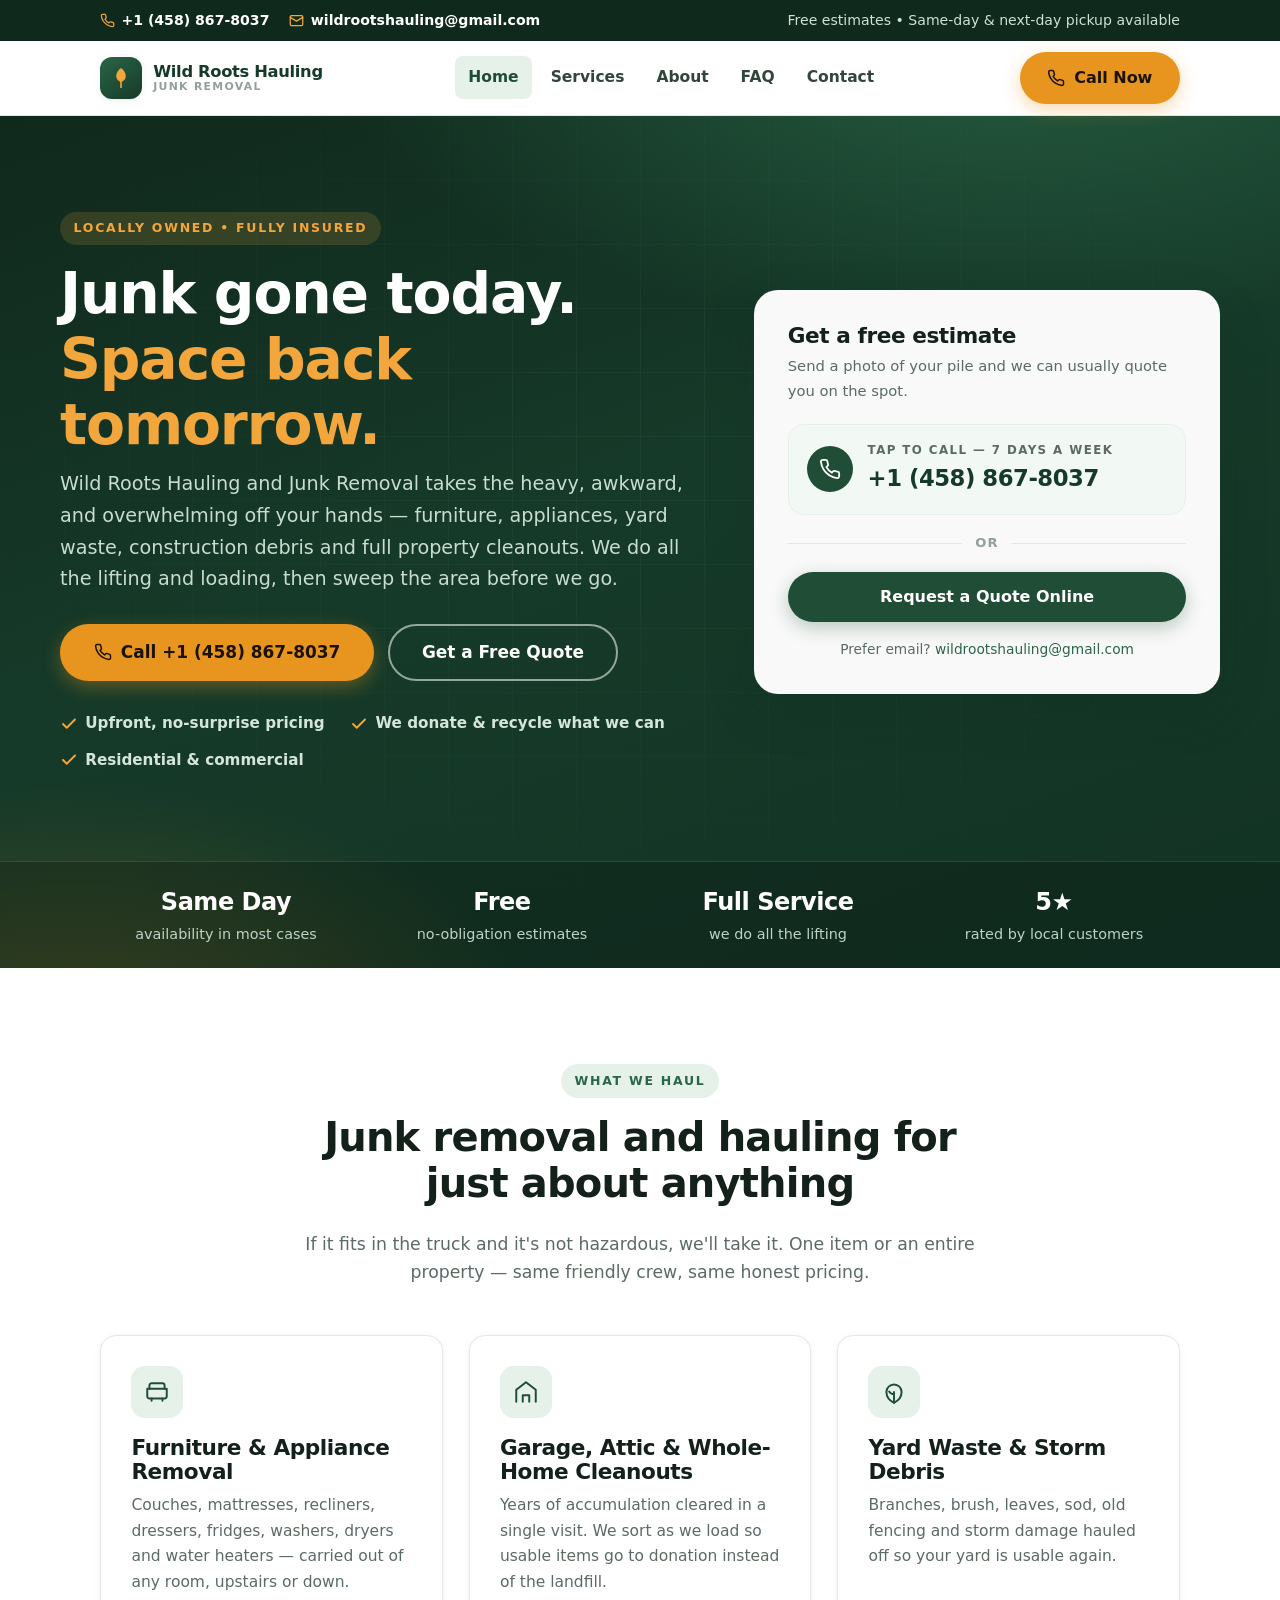
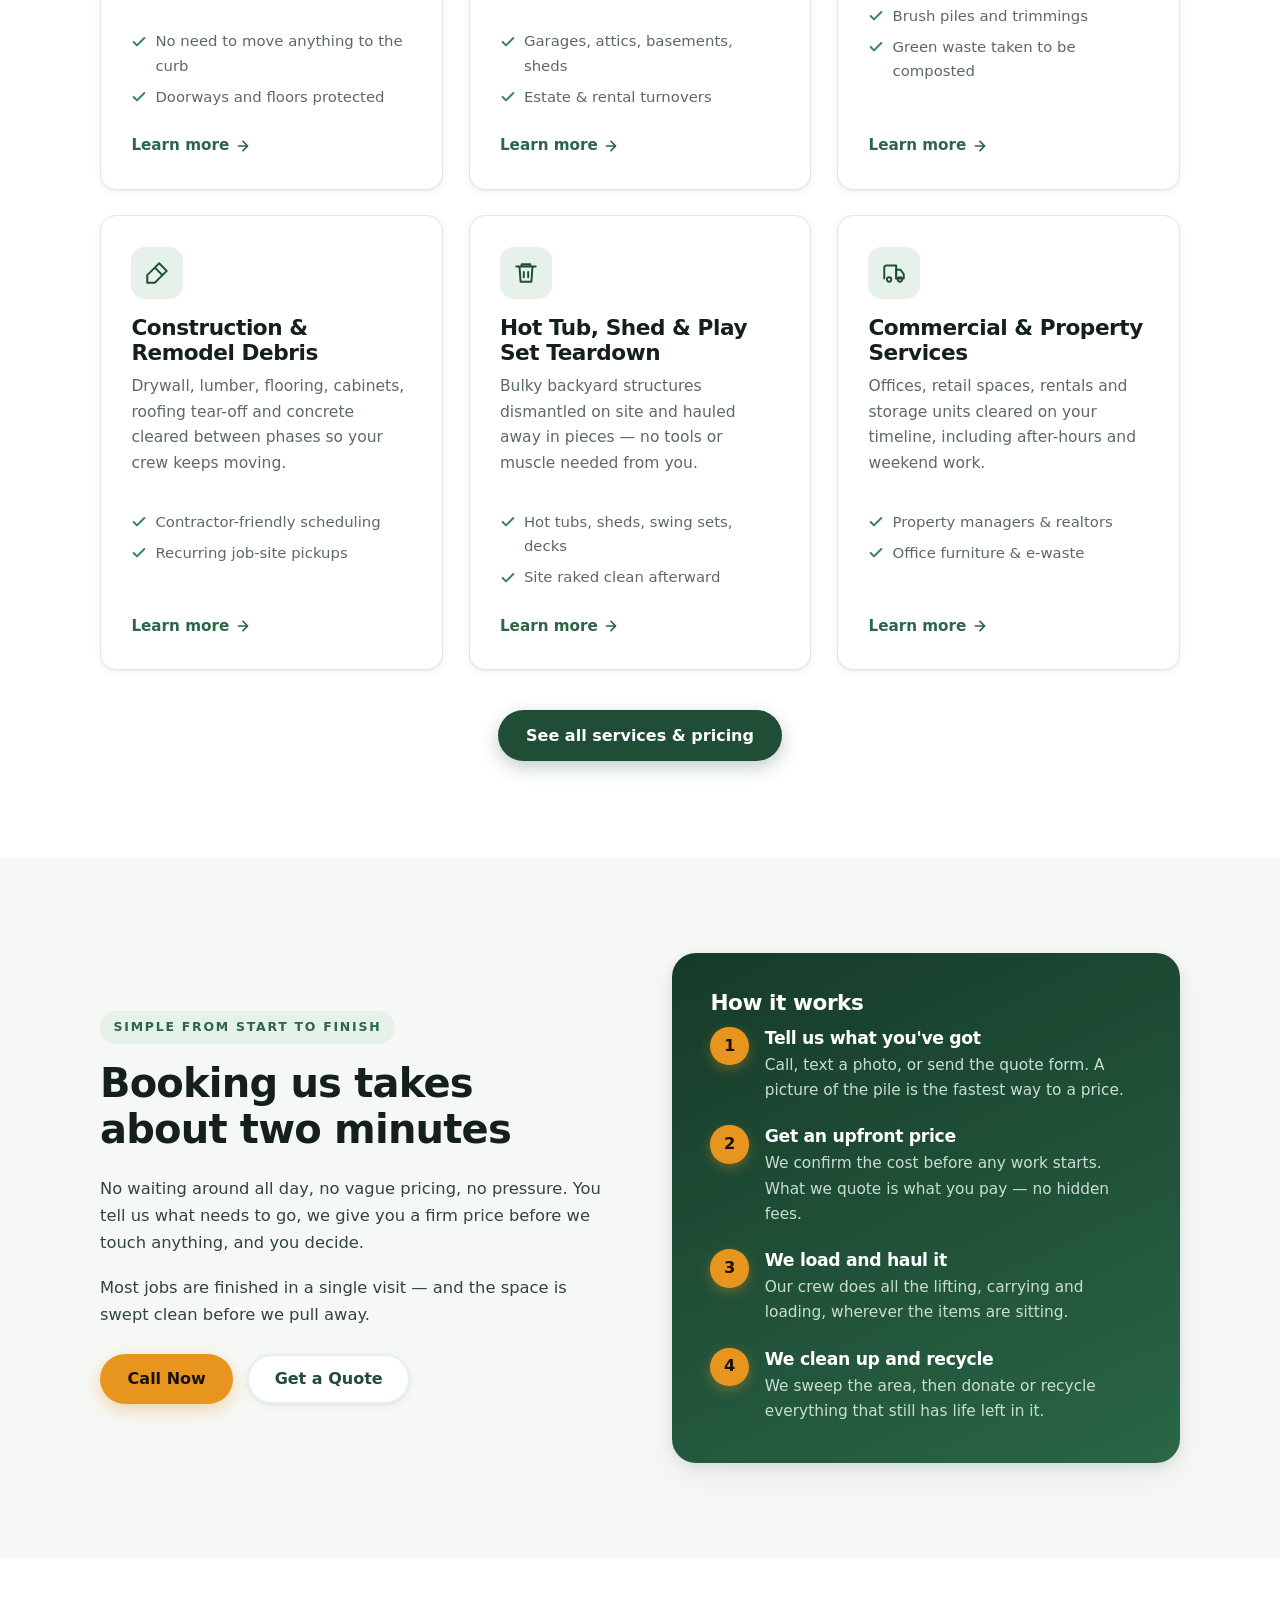
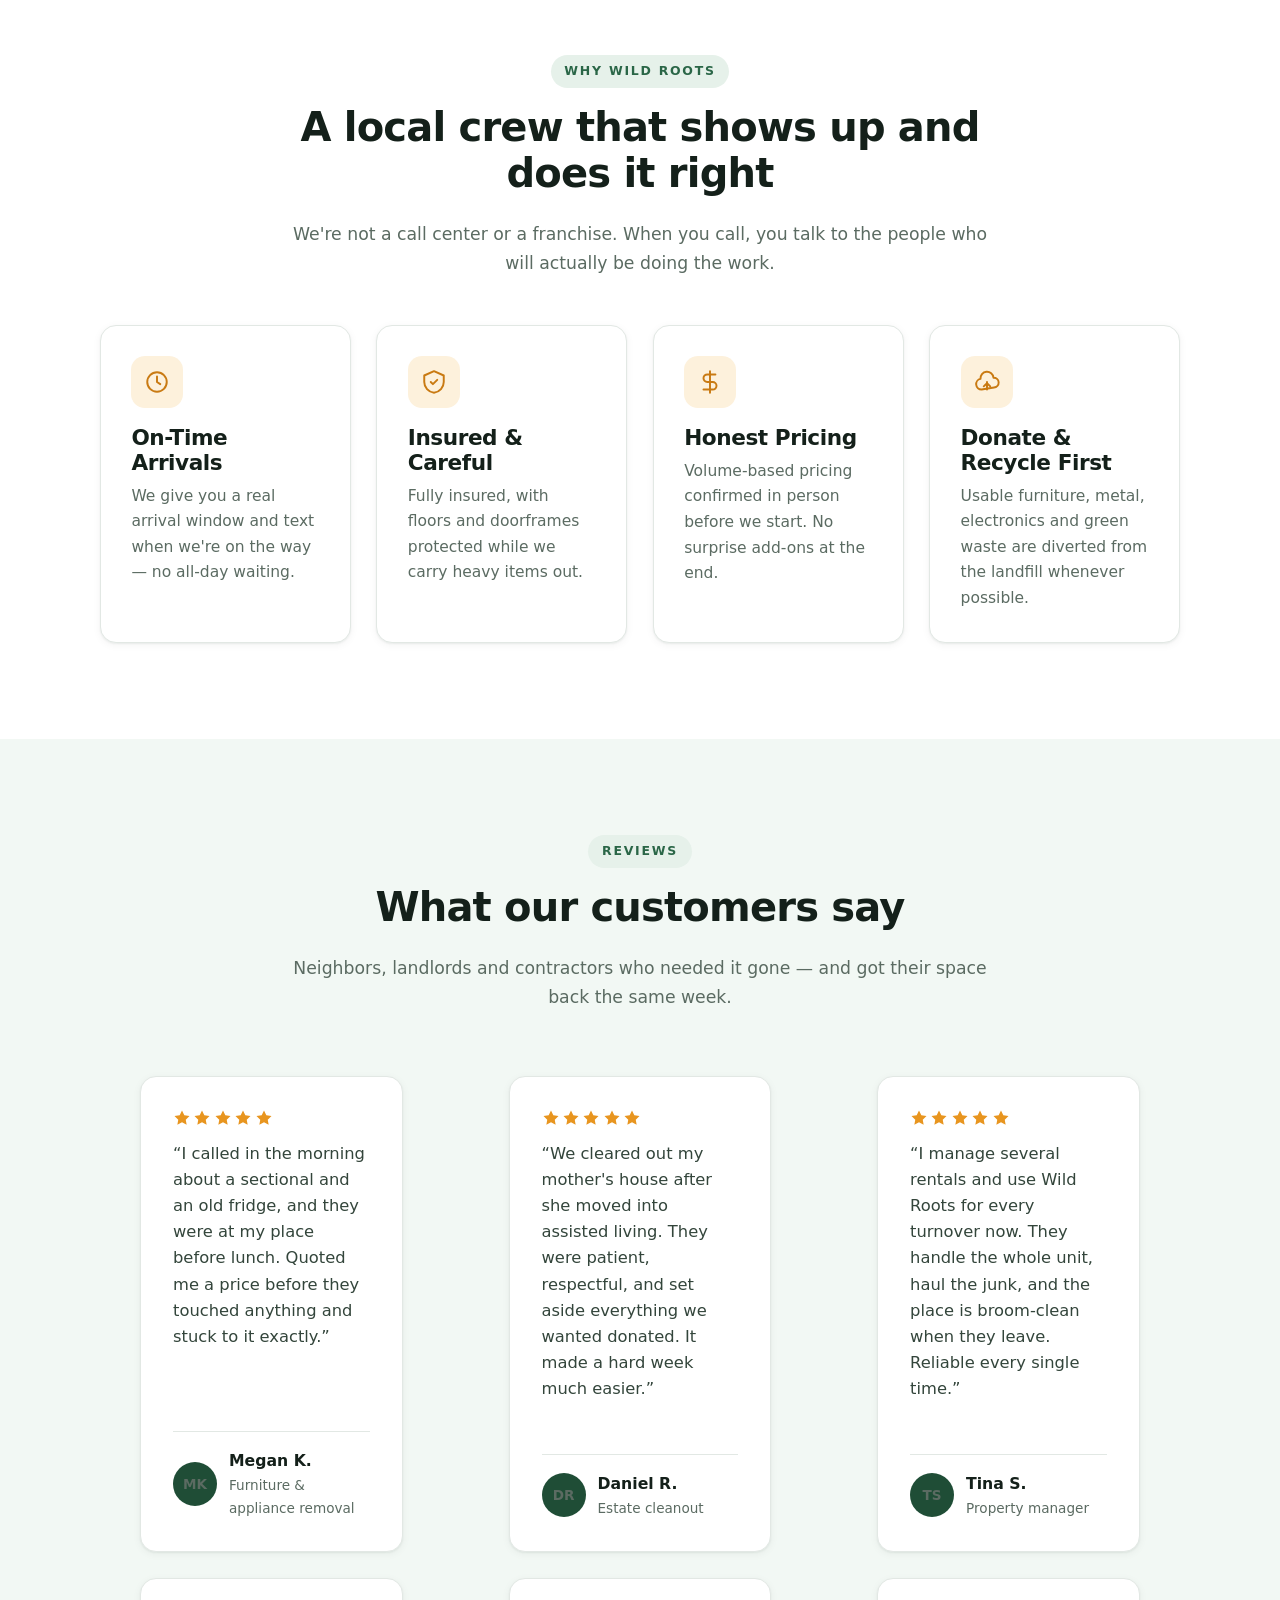
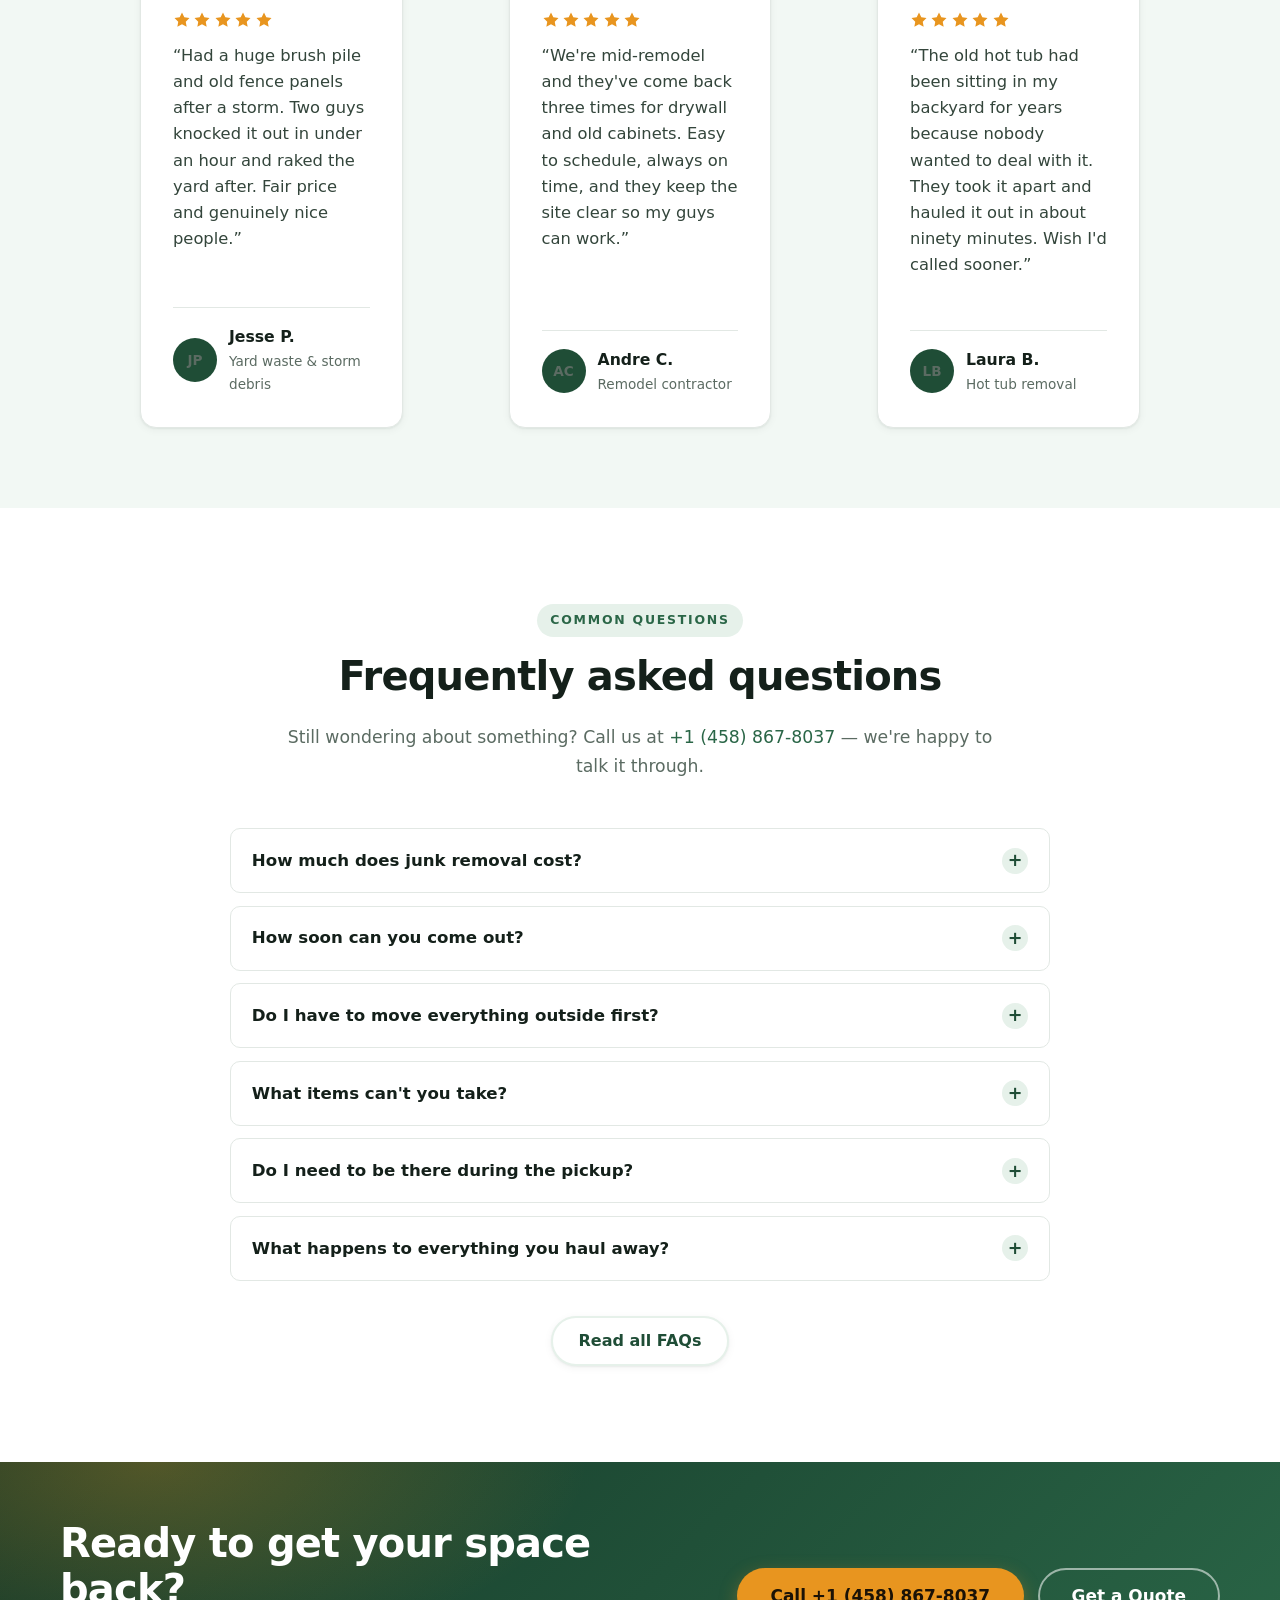
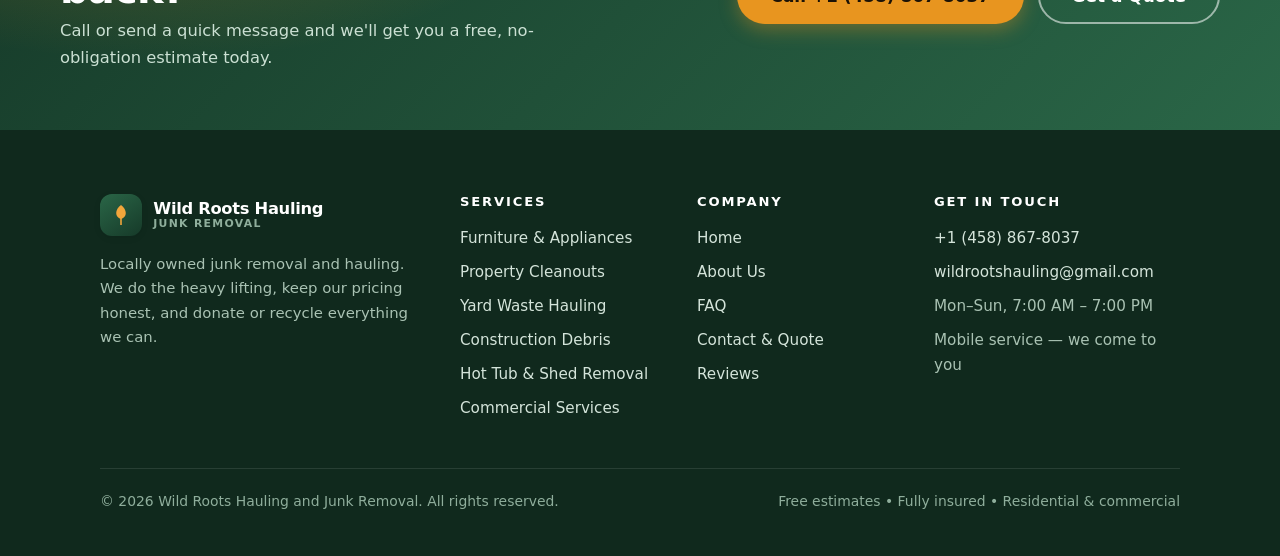
==== index.html @ 5ae26902 "feat: initial website build Co-Authored-By: Claude <noreply@anthropic.com>" ====
<!DOCTYPE html>
<html lang="en">
<head>
<meta charset="utf-8">
<meta name="viewport" content="width=device-width, initial-scale=1">
<title>Wild Roots Hauling and Junk Removal | Fast, Friendly Junk Removal &amp; Hauling</title>
<meta name="description" content="Wild Roots Hauling and Junk Removal clears out junk, furniture, appliances, yard waste and construction debris. Free estimates, same-day and next-day pickup. Call +1 (458) 867-8037.">
<meta name="keywords" content="junk removal, hauling, furniture removal, appliance removal, garage cleanout, yard waste hauling, construction debris removal, estate cleanout">
<meta name="author" content="Wild Roots Hauling and Junk Removal">
<meta name="robots" content="index, follow">
<meta name="theme-color" content="#1f4d36">
<link rel="canonical" href="index.html">

<!-- Open Graph / social -->
<meta property="og:type" content="website">
<meta property="og:site_name" content="Wild Roots Hauling and Junk Removal">
<meta property="og:title" content="Wild Roots Hauling and Junk Removal | Fast, Friendly Junk Removal">
<meta property="og:description" content="We load it, haul it, and sweep up after ourselves. Free estimates and same-day availability. Call +1 (458) 867-8037.">
<meta property="og:url" content="index.html">
<meta property="og:image" content="favicon.svg">
<meta name="twitter:card" content="summary_large_image">
<meta name="twitter:title" content="Wild Roots Hauling and Junk Removal">
<meta name="twitter:description" content="Junk removal, cleanouts and hauling done right. Free estimates. Call +1 (458) 867-8037.">

<!-- Favicon placeholder -->
<link rel="icon" href="favicon.svg" type="image/svg+xml">
<link rel="apple-touch-icon" href="favicon.svg">

<link rel="stylesheet" href="assets/css/styles.css">

<script type="application/ld+json">
{
  "@context": "https://schema.org",
  "@type": "LocalBusiness",
  "name": "Wild Roots Hauling and Junk Removal",
  "description": "Full-service junk removal, hauling and property cleanouts. We load everything, haul it away and donate or recycle whatever we can.",
  "telephone": "+14588678037",
  "email": "wildrootshauling@gmail.com",
  "url": "index.html",
  "image": "favicon.svg",
  "priceRange": "$$",
  "areaServed": "Local service area and surrounding communities",
  "openingHoursSpecification": [{
    "@type": "OpeningHoursSpecification",
    "dayOfWeek": ["Monday","Tuesday","Wednesday","Thursday","Friday","Saturday","Sunday"],
    "opens": "07:00",
    "closes": "19:00"
  }]
}
</script>
</head>
<body>

<a class="skip-link" href="#main">Skip to main content</a>

<!-- ============================ TOP BAR ============================ -->
<div class="topbar">
  <div class="container topbar__inner">
    <ul class="topbar__list">
      <li>
        <svg viewBox="0 0 24 24" fill="none" stroke="currentColor" stroke-width="2" stroke-linecap="round" stroke-linejoin="round" aria-hidden="true"><path d="M22 16.92v3a2 2 0 0 1-2.18 2 19.79 19.79 0 0 1-8.63-3.07 19.5 19.5 0 0 1-6-6 19.79 19.79 0 0 1-3.07-8.67A2 2 0 0 1 4.11 2h3a2 2 0 0 1 2 1.72c.13.96.36 1.9.7 2.81a2 2 0 0 1-.45 2.11L8.09 9.91a16 16 0 0 0 6 6l1.27-1.27a2 2 0 0 1 2.11-.45c.9.34 1.85.57 2.81.7A2 2 0 0 1 22 16.92z"/></svg>
        <a href="tel:+14588678037">+1 (458) 867-8037</a>
      </li>
      <li>
        <svg viewBox="0 0 24 24" fill="none" stroke="currentColor" stroke-width="2" stroke-linecap="round" stroke-linejoin="round" aria-hidden="true"><rect x="2" y="4" width="20" height="16" rx="2"/><path d="m22 7-10 6L2 7"/></svg>
        <a href="mailto:wildrootshauling@gmail.com">wildrootshauling@gmail.com</a>
      </li>
    </ul>
    <p style="margin:0;">Free estimates &bull; Same-day &amp; next-day pickup available</p>
  </div>
</div>

<!-- ============================ HEADER ============================ -->
<header class="site-header">
  <nav class="container nav" aria-label="Primary">
    <a class="brand" href="index.html">
      <span class="brand__mark" aria-hidden="true">
        <svg viewBox="0 0 24 24" fill="currentColor"><path d="M12 2c3 2.4 4.8 5.2 4.8 8.1 0 2.7-1.6 4.8-4 5.7V22h-1.6v-6.2c-2.4-.9-4-3-4-5.7C7.2 7.2 9 4.4 12 2z"/></svg>
      </span>
      <span>
        <span class="brand__name">Wild Roots Hauling</span>
        <span class="brand__tag">Junk Removal</span>
      </span>
    </a>

    <ul class="nav__menu" id="primary-menu">
      <li><a href="index.html" aria-current="page">Home</a></li>
      <li><a href="services.html">Services</a></li>
      <li><a href="about.html">About</a></li>
      <li><a href="faq.html">FAQ</a></li>
      <li><a href="contact.html">Contact</a></li>
    </ul>

    <div class="nav__actions">
      <a class="btn btn--primary" href="tel:+14588678037">
        <svg viewBox="0 0 24 24" fill="none" stroke="currentColor" stroke-width="2" stroke-linecap="round" stroke-linejoin="round" aria-hidden="true"><path d="M22 16.92v3a2 2 0 0 1-2.18 2 19.79 19.79 0 0 1-8.63-3.07 19.5 19.5 0 0 1-6-6 19.79 19.79 0 0 1-3.07-8.67A2 2 0 0 1 4.11 2h3a2 2 0 0 1 2 1.72c.13.96.36 1.9.7 2.81a2 2 0 0 1-.45 2.11L8.09 9.91a16 16 0 0 0 6 6l1.27-1.27a2 2 0 0 1 2.11-.45c.9.34 1.85.57 2.81.7A2 2 0 0 1 22 16.92z"/></svg>
        Call Now
      </a>
      <button class="nav__toggle" type="button" aria-expanded="false" aria-controls="primary-menu" aria-label="Toggle navigation menu">
        <span></span>
      </button>
    </div>
  </nav>
</header>

<main id="main">

  <!-- ============================ HERO ============================ -->
  <section class="hero">
    <div class="container hero__inner">
      <div>
        <span class="eyebrow eyebrow--light">Locally owned &bull; Fully insured</span>
        <h1>Junk gone today.<em>Space back tomorrow.</em></h1>
        <p class="hero__lead">
          Wild Roots Hauling and Junk Removal takes the heavy, awkward, and overwhelming off your hands —
          furniture, appliances, yard waste, construction debris and full property cleanouts.
          We do all the lifting and loading, then sweep the area before we go.
        </p>

        <div class="btn-row">
          <a class="btn btn--primary btn--lg" href="tel:+14588678037">
            <svg viewBox="0 0 24 24" fill="none" stroke="currentColor" stroke-width="2" stroke-linecap="round" stroke-linejoin="round" aria-hidden="true"><path d="M22 16.92v3a2 2 0 0 1-2.18 2 19.79 19.79 0 0 1-8.63-3.07 19.5 19.5 0 0 1-6-6 19.79 19.79 0 0 1-3.07-8.67A2 2 0 0 1 4.11 2h3a2 2 0 0 1 2 1.72c.13.96.36 1.9.7 2.81a2 2 0 0 1-.45 2.11L8.09 9.91a16 16 0 0 0 6 6l1.27-1.27a2 2 0 0 1 2.11-.45c.9.34 1.85.57 2.81.7A2 2 0 0 1 22 16.92z"/></svg>
            Call +1 (458) 867-8037
          </a>
          <a class="btn btn--ghost btn--lg" href="contact.html">Get a Free Quote</a>
        </div>

        <ul class="hero__points">
          <li><svg viewBox="0 0 24 24" fill="none" stroke="currentColor" stroke-width="2.5" stroke-linecap="round" stroke-linejoin="round" aria-hidden="true"><path d="M20 6 9 17l-5-5"/></svg>Upfront, no-surprise pricing</li>
          <li><svg viewBox="0 0 24 24" fill="none" stroke="currentColor" stroke-width="2.5" stroke-linecap="round" stroke-linejoin="round" aria-hidden="true"><path d="M20 6 9 17l-5-5"/></svg>We donate &amp; recycle what we can</li>
          <li><svg viewBox="0 0 24 24" fill="none" stroke="currentColor" stroke-width="2.5" stroke-linecap="round" stroke-linejoin="round" aria-hidden="true"><path d="M20 6 9 17l-5-5"/></svg>Residential &amp; commercial</li>
        </ul>
      </div>

      <!-- Quick quote card -->
      <aside class="hero-card" aria-labelledby="hero-card-title">
        <h2 id="hero-card-title">Get a free estimate</h2>
        <p class="hero-card__note">Send a photo of your pile and we can usually quote you on the spot.</p>

        <a class="hero-phone" href="tel:+14588678037">
          <span class="hero-phone__icon" aria-hidden="true">
            <svg viewBox="0 0 24 24" fill="none" stroke="currentColor" stroke-width="2" stroke-linecap="round" stroke-linejoin="round"><path d="M22 16.92v3a2 2 0 0 1-2.18 2 19.79 19.79 0 0 1-8.63-3.07 19.5 19.5 0 0 1-6-6 19.79 19.79 0 0 1-3.07-8.67A2 2 0 0 1 4.11 2h3a2 2 0 0 1 2 1.72c.13.96.36 1.9.7 2.81a2 2 0 0 1-.45 2.11L8.09 9.91a16 16 0 0 0 6 6l1.27-1.27a2 2 0 0 1 2.11-.45c.9.34 1.85.57 2.81.7A2 2 0 0 1 22 16.92z"/></svg>
          </span>
          <span>
            <span class="hero-phone__label">Tap to call &mdash; 7 days a week</span>
            <span class="hero-phone__number">+1 (458) 867-8037</span>
          </span>
        </a>

        <div class="hero-card__divider">or</div>

        <a class="btn btn--secondary btn--block" href="contact.html">Request a Quote Online</a>
        <p class="form-note" style="text-align:center;">
          Prefer email? <a href="mailto:wildrootshauling@gmail.com">wildrootshauling@gmail.com</a>
        </p>
      </aside>
    </div>

    <div class="trust-strip">
      <div class="container">
        <ul>
          <li><strong>Same&nbsp;Day</strong> availability in most cases</li>
          <li><strong>Free</strong> no-obligation estimates</li>
          <li><strong>Full&nbsp;Service</strong> we do all the lifting</li>
          <li><strong>5&#9733;</strong> rated by local customers</li>
        </ul>
      </div>
    </div>
  </section>

  <!-- ============================ SERVICES ============================ -->
  <section class="section" id="services" aria-labelledby="services-title">
    <div class="container">
      <div class="section-head reveal">
        <span class="eyebrow">What we haul</span>
        <h2 id="services-title">Junk removal and hauling for just about anything</h2>
        <p>If it fits in the truck and it's not hazardous, we'll take it. One item or an entire property — same friendly crew, same honest pricing.</p>
      </div>

      <div class="grid grid--3">
        <article class="card reveal">
          <div class="card__icon" aria-hidden="true">
            <svg viewBox="0 0 24 24" fill="none" stroke="currentColor" stroke-width="1.8" stroke-linecap="round" stroke-linejoin="round"><path d="M3 9h18v7a2 2 0 0 1-2 2H5a2 2 0 0 1-2-2z"/><path d="M5 9V6a2 2 0 0 1 2-2h10a2 2 0 0 1 2 2v3"/><path d="M7 18v2M17 18v2"/></svg>
          </div>
          <h3>Furniture &amp; Appliance Removal</h3>
          <p>Couches, mattresses, recliners, dressers, fridges, washers, dryers and water heaters — carried out of any room, upstairs or down.</p>
          <ul class="card__list">
            <li><svg viewBox="0 0 24 24" fill="none" stroke="currentColor" stroke-width="3" stroke-linecap="round" stroke-linejoin="round" aria-hidden="true"><path d="M20 6 9 17l-5-5"/></svg>No need to move anything to the curb</li>
            <li><svg viewBox="0 0 24 24" fill="none" stroke="currentColor" stroke-width="3" stroke-linecap="round" stroke-linejoin="round" aria-hidden="true"><path d="M20 6 9 17l-5-5"/></svg>Doorways and floors protected</li>
          </ul>
          <a class="card__link" href="services.html#furniture">
            Learn more
            <svg viewBox="0 0 24 24" fill="none" stroke="currentColor" stroke-width="2.5" stroke-linecap="round" stroke-linejoin="round" aria-hidden="true"><path d="M5 12h14M12 5l7 7-7 7"/></svg>
          </a>
        </article>

        <article class="card reveal">
          <div class="card__icon" aria-hidden="true">
            <svg viewBox="0 0 24 24" fill="none" stroke="currentColor" stroke-width="1.8" stroke-linecap="round" stroke-linejoin="round"><path d="M3 21V10l9-7 9 7v11"/><path d="M9 21v-6h6v6"/></svg>
          </div>
          <h3>Garage, Attic &amp; Whole-Home Cleanouts</h3>
          <p>Years of accumulation cleared in a single visit. We sort as we load so usable items go to donation instead of the landfill.</p>
          <ul class="card__list">
            <li><svg viewBox="0 0 24 24" fill="none" stroke="currentColor" stroke-width="3" stroke-linecap="round" stroke-linejoin="round" aria-hidden="true"><path d="M20 6 9 17l-5-5"/></svg>Garages, attics, basements, sheds</li>
            <li><svg viewBox="0 0 24 24" fill="none" stroke="currentColor" stroke-width="3" stroke-linecap="round" stroke-linejoin="round" aria-hidden="true"><path d="M20 6 9 17l-5-5"/></svg>Estate &amp; rental turnovers</li>
          </ul>
          <a class="card__link" href="services.html#cleanouts">
            Learn more
            <svg viewBox="0 0 24 24" fill="none" stroke="currentColor" stroke-width="2.5" stroke-linecap="round" stroke-linejoin="round" aria-hidden="true"><path d="M5 12h14M12 5l7 7-7 7"/></svg>
          </a>
        </article>

        <article class="card reveal">
          <div class="card__icon" aria-hidden="true">
            <svg viewBox="0 0 24 24" fill="none" stroke="currentColor" stroke-width="1.8" stroke-linecap="round" stroke-linejoin="round"><path d="M12 22c4-2 7-5.5 7-10a7 7 0 0 0-14 0c0 4.5 3 8 7 10z"/><path d="M12 12v10M12 14c-2 0-3.5-1-4.5-2.5"/></svg>
          </div>
          <h3>Yard Waste &amp; Storm Debris</h3>
          <p>Branches, brush, leaves, sod, old fencing and storm damage hauled off so your yard is usable again.</p>
          <ul class="card__list">
            <li><svg viewBox="0 0 24 24" fill="none" stroke="currentColor" stroke-width="3" stroke-linecap="round" stroke-linejoin="round" aria-hidden="true"><path d="M20 6 9 17l-5-5"/></svg>Brush piles and trimmings</li>
            <li><svg viewBox="0 0 24 24" fill="none" stroke="currentColor" stroke-width="3" stroke-linecap="round" stroke-linejoin="round" aria-hidden="true"><path d="M20 6 9 17l-5-5"/></svg>Green waste taken to be composted</li>
          </ul>
          <a class="card__link" href="services.html#yard">
            Learn more
            <svg viewBox="0 0 24 24" fill="none" stroke="currentColor" stroke-width="2.5" stroke-linecap="round" stroke-linejoin="round" aria-hidden="true"><path d="M5 12h14M12 5l7 7-7 7"/></svg>
          </a>
        </article>

        <article class="card reveal">
          <div class="card__icon" aria-hidden="true">
            <svg viewBox="0 0 24 24" fill="none" stroke="currentColor" stroke-width="1.8" stroke-linecap="round" stroke-linejoin="round"><path d="m14 3 7 7-4 4-7-7z"/><path d="m10 7-7 7v7h7l7-7"/></svg>
          </div>
          <h3>Construction &amp; Remodel Debris</h3>
          <p>Drywall, lumber, flooring, cabinets, roofing tear-off and concrete cleared between phases so your crew keeps moving.</p>
          <ul class="card__list">
            <li><svg viewBox="0 0 24 24" fill="none" stroke="currentColor" stroke-width="3" stroke-linecap="round" stroke-linejoin="round" aria-hidden="true"><path d="M20 6 9 17l-5-5"/></svg>Contractor-friendly scheduling</li>
            <li><svg viewBox="0 0 24 24" fill="none" stroke="currentColor" stroke-width="3" stroke-linecap="round" stroke-linejoin="round" aria-hidden="true"><path d="M20 6 9 17l-5-5"/></svg>Recurring job-site pickups</li>
          </ul>
          <a class="card__link" href="services.html#construction">
            Learn more
            <svg viewBox="0 0 24 24" fill="none" stroke="currentColor" stroke-width="2.5" stroke-linecap="round" stroke-linejoin="round" aria-hidden="true"><path d="M5 12h14M12 5l7 7-7 7"/></svg>
          </a>
        </article>

        <article class="card reveal">
          <div class="card__icon" aria-hidden="true">
            <svg viewBox="0 0 24 24" fill="none" stroke="currentColor" stroke-width="1.8" stroke-linecap="round" stroke-linejoin="round"><path d="M3 6h18M8 6V4h8v2M6 6l1 14h10l1-14"/><path d="M10 11v5M14 11v5"/></svg>
          </div>
          <h3>Hot Tub, Shed &amp; Play Set Teardown</h3>
          <p>Bulky backyard structures dismantled on site and hauled away in pieces — no tools or muscle needed from you.</p>
          <ul class="card__list">
            <li><svg viewBox="0 0 24 24" fill="none" stroke="currentColor" stroke-width="3" stroke-linecap="round" stroke-linejoin="round" aria-hidden="true"><path d="M20 6 9 17l-5-5"/></svg>Hot tubs, sheds, swing sets, decks</li>
            <li><svg viewBox="0 0 24 24" fill="none" stroke="currentColor" stroke-width="3" stroke-linecap="round" stroke-linejoin="round" aria-hidden="true"><path d="M20 6 9 17l-5-5"/></svg>Site raked clean afterward</li>
          </ul>
          <a class="card__link" href="services.html#demo">
            Learn more
            <svg viewBox="0 0 24 24" fill="none" stroke="currentColor" stroke-width="2.5" stroke-linecap="round" stroke-linejoin="round" aria-hidden="true"><path d="M5 12h14M12 5l7 7-7 7"/></svg>
          </a>
        </article>

        <article class="card reveal">
          <div class="card__icon" aria-hidden="true">
            <svg viewBox="0 0 24 24" fill="none" stroke="currentColor" stroke-width="1.8" stroke-linecap="round" stroke-linejoin="round"><path d="M3 17V7a2 2 0 0 1 2-2h9v12"/><path d="M14 9h4l3 4v4h-7z"/><circle cx="7.5" cy="18" r="2"/><circle cx="17.5" cy="18" r="2"/></svg>
          </div>
          <h3>Commercial &amp; Property Services</h3>
          <p>Offices, retail spaces, rentals and storage units cleared on your timeline, including after-hours and weekend work.</p>
          <ul class="card__list">
            <li><svg viewBox="0 0 24 24" fill="none" stroke="currentColor" stroke-width="3" stroke-linecap="round" stroke-linejoin="round" aria-hidden="true"><path d="M20 6 9 17l-5-5"/></svg>Property managers &amp; realtors</li>
            <li><svg viewBox="0 0 24 24" fill="none" stroke="currentColor" stroke-width="3" stroke-linecap="round" stroke-linejoin="round" aria-hidden="true"><path d="M20 6 9 17l-5-5"/></svg>Office furniture &amp; e-waste</li>
          </ul>
          <a class="card__link" href="services.html#commercial">
            Learn more
            <svg viewBox="0 0 24 24" fill="none" stroke="currentColor" stroke-width="2.5" stroke-linecap="round" stroke-linejoin="round" aria-hidden="true"><path d="M5 12h14M12 5l7 7-7 7"/></svg>
          </a>
        </article>
      </div>

      <div class="btn-row btn-row--center reveal" style="margin-top:2.5rem;">
        <a class="btn btn--secondary" href="services.html">See all services &amp; pricing</a>
      </div>
    </div>
  </section>

  <!-- ============================ PROCESS ============================ -->
  <section class="section section--alt" aria-labelledby="process-title">
    <div class="container split">
      <div class="reveal">
        <span class="eyebrow">Simple from start to finish</span>
        <h2 id="process-title">Booking us takes about two minutes</h2>
        <p>
          No waiting around all day, no vague pricing, no pressure. You tell us what needs to go,
          we give you a firm price before we touch anything, and you decide.
        </p>
        <p>
          Most jobs are finished in a single visit — and the space is swept clean before we pull away.
        </p>
        <div class="btn-row" style="margin-top:1.6rem;">
          <a class="btn btn--primary" href="tel:+14588678037">Call Now</a>
          <a class="btn btn--outline" href="contact.html">Get a Quote</a>
        </div>
      </div>

      <div class="split__media reveal">
        <h3>How it works</h3>
        <ol class="steps">
          <li>
            <h4>Tell us what you've got</h4>
            <p>Call, text a photo, or send the quote form. A picture of the pile is the fastest way to a price.</p>
          </li>
          <li>
            <h4>Get an upfront price</h4>
            <p>We confirm the cost before any work starts. What we quote is what you pay — no hidden fees.</p>
          </li>
          <li>
            <h4>We load and haul it</h4>
            <p>Our crew does all the lifting, carrying and loading, wherever the items are sitting.</p>
          </li>
          <li>
            <h4>We clean up and recycle</h4>
            <p>We sweep the area, then donate or recycle everything that still has life left in it.</p>
          </li>
        </ol>
      </div>
    </div>
  </section>

  <!-- ============================ WHY US ============================ -->
  <section class="section" aria-labelledby="why-title">
    <div class="container">
      <div class="section-head reveal">
        <span class="eyebrow">Why Wild Roots</span>
        <h2 id="why-title">A local crew that shows up and does it right</h2>
        <p>We're not a call center or a franchise. When you call, you talk to the people who will actually be doing the work.</p>
      </div>

      <div class="grid grid--4">
        <article class="card reveal">
          <div class="card__icon card__icon--amber" aria-hidden="true">
            <svg viewBox="0 0 24 24" fill="none" stroke="currentColor" stroke-width="1.8" stroke-linecap="round" stroke-linejoin="round"><circle cx="12" cy="12" r="9"/><path d="M12 7v5l3 2"/></svg>
          </div>
          <h3>On-Time Arrivals</h3>
          <p>We give you a real arrival window and text when we're on the way — no all-day waiting.</p>
        </article>

        <article class="card reveal">
          <div class="card__icon card__icon--amber" aria-hidden="true">
            <svg viewBox="0 0 24 24" fill="none" stroke="currentColor" stroke-width="1.8" stroke-linecap="round" stroke-linejoin="round"><path d="M12 2 3 6v6c0 5 3.8 9.3 9 10 5.2-.7 9-5 9-10V6z"/><path d="m9 12 2 2 4-4"/></svg>
          </div>
          <h3>Insured &amp; Careful</h3>
          <p>Fully insured, with floors and doorframes protected while we carry heavy items out.</p>
        </article>

        <article class="card reveal">
          <div class="card__icon card__icon--amber" aria-hidden="true">
            <svg viewBox="0 0 24 24" fill="none" stroke="currentColor" stroke-width="1.8" stroke-linecap="round" stroke-linejoin="round"><path d="M12 2v20M17 5H9.5a3.5 3.5 0 0 0 0 7h5a3.5 3.5 0 0 1 0 7H6"/></svg>
          </div>
          <h3>Honest Pricing</h3>
          <p>Volume-based pricing confirmed in person before we start. No surprise add-ons at the end.</p>
        </article>

        <article class="card reveal">
          <div class="card__icon card__icon--amber" aria-hidden="true">
            <svg viewBox="0 0 24 24" fill="none" stroke="currentColor" stroke-width="1.8" stroke-linecap="round" stroke-linejoin="round"><path d="M7 19a5 5 0 0 1-1-9.9A6 6 0 0 1 18 8a4.5 4.5 0 0 1 .5 9z"/><path d="M12 12v7M9 16l3-3 3 3"/></svg>
          </div>
          <h3>Donate &amp; Recycle First</h3>
          <p>Usable furniture, metal, electronics and green waste are diverted from the landfill whenever possible.</p>
        </article>
      </div>
    </div>
  </section>

  <!-- ============================ TESTIMONIALS ============================ -->
  <section class="section section--tint" id="reviews" aria-labelledby="reviews-title">
    <div class="container">
      <div class="section-head reveal">
        <span class="eyebrow">Reviews</span>
        <h2 id="reviews-title">What our customers say</h2>
        <p>Neighbors, landlords and contractors who needed it gone — and got their space back the same week.</p>
      </div>

      <div class="grid grid--3">
        <figure class="testimonial reveal">
          <div class="stars" role="img" aria-label="Rated 5 out of 5 stars">
            <svg viewBox="0 0 24 24" fill="currentColor" aria-hidden="true"><path d="m12 2 3.1 6.3 6.9 1-5 4.9 1.2 6.8L12 17.8 5.8 21l1.2-6.8-5-4.9 6.9-1z"/></svg>
            <svg viewBox="0 0 24 24" fill="currentColor" aria-hidden="true"><path d="m12 2 3.1 6.3 6.9 1-5 4.9 1.2 6.8L12 17.8 5.8 21l1.2-6.8-5-4.9 6.9-1z"/></svg>
            <svg viewBox="0 0 24 24" fill="currentColor" aria-hidden="true"><path d="m12 2 3.1 6.3 6.9 1-5 4.9 1.2 6.8L12 17.8 5.8 21l1.2-6.8-5-4.9 6.9-1z"/></svg>
            <svg viewBox="0 0 24 24" fill="currentColor" aria-hidden="true"><path d="m12 2 3.1 6.3 6.9 1-5 4.9 1.2 6.8L12 17.8 5.8 21l1.2-6.8-5-4.9 6.9-1z"/></svg>
            <svg viewBox="0 0 24 24" fill="currentColor" aria-hidden="true"><path d="m12 2 3.1 6.3 6.9 1-5 4.9 1.2 6.8L12 17.8 5.8 21l1.2-6.8-5-4.9 6.9-1z"/></svg>
          </div>
          <blockquote>I called in the morning about a sectional and an old fridge, and they were at my place before lunch. Quoted me a price before they touched anything and stuck to it exactly.</blockquote>
          <figcaption>
            <span class="avatar" aria-hidden="true">MK</span>
            <span>
              <cite>Megan K.</cite>
              <span>Furniture &amp; appliance removal</span>
            </span>
          </figcaption>
        </figure>

        <figure class="testimonial reveal">
          <div class="stars" role="img" aria-label="Rated 5 out of 5 stars">
            <svg viewBox="0 0 24 24" fill="currentColor" aria-hidden="true"><path d="m12 2 3.1 6.3 6.9 1-5 4.9 1.2 6.8L12 17.8 5.8 21l1.2-6.8-5-4.9 6.9-1z"/></svg>
            <svg viewBox="0 0 24 24" fill="currentColor" aria-hidden="true"><path d="m12 2 3.1 6.3 6.9 1-5 4.9 1.2 6.8L12 17.8 5.8 21l1.2-6.8-5-4.9 6.9-1z"/></svg>
            <svg viewBox="0 0 24 24" fill="currentColor" aria-hidden="true"><path d="m12 2 3.1 6.3 6.9 1-5 4.9 1.2 6.8L12 17.8 5.8 21l1.2-6.8-5-4.9 6.9-1z"/></svg>
            <svg viewBox="0 0 24 24" fill="currentColor" aria-hidden="true"><path d="m12 2 3.1 6.3 6.9 1-5 4.9 1.2 6.8L12 17.8 5.8 21l1.2-6.8-5-4.9 6.9-1z"/></svg>
            <svg viewBox="0 0 24 24" fill="currentColor" aria-hidden="true"><path d="m12 2 3.1 6.3 6.9 1-5 4.9 1.2 6.8L12 17.8 5.8 21l1.2-6.8-5-4.9 6.9-1z"/></svg>
          </div>
          <blockquote>We cleared out my mother's house after she moved into assisted living. They were patient, respectful, and set aside everything we wanted donated. It made a hard week much easier.</blockquote>
          <figcaption>
            <span class="avatar" aria-hidden="true">DR</span>
            <span>
              <cite>Daniel R.</cite>
              <span>Estate cleanout</span>
            </span>
          </figcaption>
        </figure>

        <figure class="testimonial reveal">
          <div class="stars" role="img" aria-label="Rated 5 out of 5 stars">
            <svg viewBox="0 0 24 24" fill="currentColor" aria-hidden="true"><path d="m12 2 3.1 6.3 6.9 1-5 4.9 1.2 6.8L12 17.8 5.8 21l1.2-6.8-5-4.9 6.9-1z"/></svg>
            <svg viewBox="0 0 24 24" fill="currentColor" aria-hidden="true"><path d="m12 2 3.1 6.3 6.9 1-5 4.9 1.2 6.8L12 17.8 5.8 21l1.2-6.8-5-4.9 6.9-1z"/></svg>
            <svg viewBox="0 0 24 24" fill="currentColor" aria-hidden="true"><path d="m12 2 3.1 6.3 6.9 1-5 4.9 1.2 6.8L12 17.8 5.8 21l1.2-6.8-5-4.9 6.9-1z"/></svg>
            <svg viewBox="0 0 24 24" fill="currentColor" aria-hidden="true"><path d="m12 2 3.1 6.3 6.9 1-5 4.9 1.2 6.8L12 17.8 5.8 21l1.2-6.8-5-4.9 6.9-1z"/></svg>
            <svg viewBox="0 0 24 24" fill="currentColor" aria-hidden="true"><path d="m12 2 3.1 6.3 6.9 1-5 4.9 1.2 6.8L12 17.8 5.8 21l1.2-6.8-5-4.9 6.9-1z"/></svg>
          </div>
          <blockquote>I manage several rentals and use Wild Roots for every turnover now. They handle the whole unit, haul the junk, and the place is broom-clean when they leave. Reliable every single time.</blockquote>
          <figcaption>
            <span class="avatar" aria-hidden="true">TS</span>
            <span>
              <cite>Tina S.</cite>
              <span>Property manager</span>
            </span>
          </figcaption>
        </figure>

        <figure class="testimonial reveal">
          <div class="stars" role="img" aria-label="Rated 5 out of 5 stars">
            <svg viewBox="0 0 24 24" fill="currentColor" aria-hidden="true"><path d="m12 2 3.1 6.3 6.9 1-5 4.9 1.2 6.8L12 17.8 5.8 21l1.2-6.8-5-4.9 6.9-1z"/></svg>
            <svg viewBox="0 0 24 24" fill="currentColor" aria-hidden="true"><path d="m12 2 3.1 6.3 6.9 1-5 4.9 1.2 6.8L12 17.8 5.8 21l1.2-6.8-5-4.9 6.9-1z"/></svg>
            <svg viewBox="0 0 24 24" fill="currentColor" aria-hidden="true"><path d="m12 2 3.1 6.3 6.9 1-5 4.9 1.2 6.8L12 17.8 5.8 21l1.2-6.8-5-4.9 6.9-1z"/></svg>
            <svg viewBox="0 0 24 24" fill="currentColor" aria-hidden="true"><path d="m12 2 3.1 6.3 6.9 1-5 4.9 1.2 6.8L12 17.8 5.8 21l1.2-6.8-5-4.9 6.9-1z"/></svg>
            <svg viewBox="0 0 24 24" fill="currentColor" aria-hidden="true"><path d="m12 2 3.1 6.3 6.9 1-5 4.9 1.2 6.8L12 17.8 5.8 21l1.2-6.8-5-4.9 6.9-1z"/></svg>
          </div>
          <blockquote>Had a huge brush pile and old fence panels after a storm. Two guys knocked it out in under an hour and raked the yard after. Fair price and genuinely nice people.</blockquote>
          <figcaption>
            <span class="avatar" aria-hidden="true">JP</span>
            <span>
              <cite>Jesse P.</cite>
              <span>Yard waste &amp; storm debris</span>
            </span>
          </figcaption>
        </figure>

        <figure class="testimonial reveal">
          <div class="stars" role="img" aria-label="Rated 5 out of 5 stars">
            <svg viewBox="0 0 24 24" fill="currentColor" aria-hidden="true"><path d="m12 2 3.1 6.3 6.9 1-5 4.9 1.2 6.8L12 17.8 5.8 21l1.2-6.8-5-4.9 6.9-1z"/></svg>
            <svg viewBox="0 0 24 24" fill="currentColor" aria-hidden="true"><path d="m12 2 3.1 6.3 6.9 1-5 4.9 1.2 6.8L12 17.8 5.8 21l1.2-6.8-5-4.9 6.9-1z"/></svg>
            <svg viewBox="0 0 24 24" fill="currentColor" aria-hidden="true"><path d="m12 2 3.1 6.3 6.9 1-5 4.9 1.2 6.8L12 17.8 5.8 21l1.2-6.8-5-4.9 6.9-1z"/></svg>
            <svg viewBox="0 0 24 24" fill="currentColor" aria-hidden="true"><path d="m12 2 3.1 6.3 6.9 1-5 4.9 1.2 6.8L12 17.8 5.8 21l1.2-6.8-5-4.9 6.9-1z"/></svg>
            <svg viewBox="0 0 24 24" fill="currentColor" aria-hidden="true"><path d="m12 2 3.1 6.3 6.9 1-5 4.9 1.2 6.8L12 17.8 5.8 21l1.2-6.8-5-4.9 6.9-1z"/></svg>
          </div>
          <blockquote>We're mid-remodel and they've come back three times for drywall and old cabinets. Easy to schedule, always on time, and they keep the site clear so my guys can work.</blockquote>
          <figcaption>
            <span class="avatar" aria-hidden="true">AC</span>
            <span>
              <cite>Andre C.</cite>
              <span>Remodel contractor</span>
            </span>
          </figcaption>
        </figure>

        <figure class="testimonial reveal">
          <div class="stars" role="img" aria-label="Rated 5 out of 5 stars">
            <svg viewBox="0 0 24 24" fill="currentColor" aria-hidden="true"><path d="m12 2 3.1 6.3 6.9 1-5 4.9 1.2 6.8L12 17.8 5.8 21l1.2-6.8-5-4.9 6.9-1z"/></svg>
            <svg viewBox="0 0 24 24" fill="currentColor" aria-hidden="true"><path d="m12 2 3.1 6.3 6.9 1-5 4.9 1.2 6.8L12 17.8 5.8 21l1.2-6.8-5-4.9 6.9-1z"/></svg>
            <svg viewBox="0 0 24 24" fill="currentColor" aria-hidden="true"><path d="m12 2 3.1 6.3 6.9 1-5 4.9 1.2 6.8L12 17.8 5.8 21l1.2-6.8-5-4.9 6.9-1z"/></svg>
            <svg viewBox="0 0 24 24" fill="currentColor" aria-hidden="true"><path d="m12 2 3.1 6.3 6.9 1-5 4.9 1.2 6.8L12 17.8 5.8 21l1.2-6.8-5-4.9 6.9-1z"/></svg>
            <svg viewBox="0 0 24 24" fill="currentColor" aria-hidden="true"><path d="m12 2 3.1 6.3 6.9 1-5 4.9 1.2 6.8L12 17.8 5.8 21l1.2-6.8-5-4.9 6.9-1z"/></svg>
          </div>
          <blockquote>The old hot tub had been sitting in my backyard for years because nobody wanted to deal with it. They took it apart and hauled it out in about ninety minutes. Wish I'd called sooner.</blockquote>
          <figcaption>
            <span class="avatar" aria-hidden="true">LB</span>
            <span>
              <cite>Laura B.</cite>
              <span>Hot tub removal</span>
            </span>
          </figcaption>
        </figure>
      </div>
    </div>
  </section>

  <!-- ============================ FAQ ============================ -->
  <section class="section" id="faq" aria-labelledby="faq-title">
    <div class="container">
      <div class="section-head reveal">
        <span class="eyebrow">Common questions</span>
        <h2 id="faq-title">Frequently asked questions</h2>
        <p>Still wondering about something? Call us at <a href="tel:+14588678037">+1 (458) 867-8037</a> — we're happy to talk it through.</p>
      </div>

      <div class="faq reveal">
        <div class="faq__item">
          <h3 style="margin:0;">
            <button class="faq__q" type="button" aria-expanded="false" aria-controls="faq-a1" id="faq-q1">
              How much does junk removal cost?
              <span class="faq__icon" aria-hidden="true">+</span>
            </button>
          </h3>
          <div class="faq__a" id="faq-a1" role="region" aria-labelledby="faq-q1" hidden>
            <p>Pricing is based on how much space your items take up in the truck, plus any extra labor for heavy or hard-to-reach loads. We give you a firm price on site before any work begins, so you always know the cost before you commit. Estimates are always free and there's never an obligation to book.</p>
          </div>
        </div>

        <div class="faq__item">
          <h3 style="margin:0;">
            <button class="faq__q" type="button" aria-expanded="false" aria-controls="faq-a2" id="faq-q2">
              How soon can you come out?
              <span class="faq__icon" aria-hidden="true">+</span>
            </button>
          </h3>
          <div class="faq__a" id="faq-a2" role="region" aria-labelledby="faq-q2" hidden>
            <p>In most cases we can be there the same day or the next day. If you have a tight deadline — a closing date, a move-out, or an inspection — let us know when you call and we'll do our best to work you in.</p>
          </div>
        </div>

        <div class="faq__item">
          <h3 style="margin:0;">
            <button class="faq__q" type="button" aria-expanded="false" aria-controls="faq-a3" id="faq-q3">
              Do I have to move everything outside first?
              <span class="faq__icon" aria-hidden="true">+</span>
            </button>
          </h3>
          <div class="faq__a" id="faq-a3" role="region" aria-labelledby="faq-q3" hidden>
            <p>Not at all. This is full-service junk removal — we carry everything out from wherever it sits, whether that's a third-floor apartment, a crawlspace, or the back of the yard. You just point at what goes.</p>
          </div>
        </div>

        <div class="faq__item">
          <h3 style="margin:0;">
            <button class="faq__q" type="button" aria-expanded="false" aria-controls="faq-a4" id="faq-q4">
              What items can't you take?
              <span class="faq__icon" aria-hidden="true">+</span>
            </button>
          </h3>
          <div class="faq__a" id="faq-a4" role="region" aria-labelledby="faq-q4" hidden>
            <p>For safety and legal reasons we can't haul hazardous materials — things like wet paint, solvents, motor oil, pesticides, asbestos, medical waste, ammunition or propane tanks. If you're unsure about an item, just ask when you call and we'll tell you straight away, and we can usually point you to the right disposal option.</p>
          </div>
        </div>

        <div class="faq__item">
          <h3 style="margin:0;">
            <button class="faq__q" type="button" aria-expanded="false" aria-controls="faq-a5" id="faq-q5">
              Do I need to be there during the pickup?
              <span class="faq__icon" aria-hidden="true">+</span>
            </button>
          </h3>
          <div class="faq__a" id="faq-a5" role="region" aria-labelledby="faq-q5" hidden>
            <p>Usually yes, at least to approve the price and confirm what's going. For landlords, realtors and property managers we can often handle an unattended job once the scope and access are agreed on in advance — we'll send photos when the work is done.</p>
          </div>
        </div>

        <div class="faq__item">
          <h3 style="margin:0;">
            <button class="faq__q" type="button" aria-expanded="false" aria-controls="faq-a6" id="faq-q6">
              What happens to everything you haul away?
              <span class="faq__icon" aria-hidden="true">+</span>
            </button>
          </h3>
          <div class="faq__a" id="faq-a6" role="region" aria-labelledby="faq-q6" hidden>
            <p>We sort as we load. Usable furniture, household goods and building materials go to donation, metal and electronics go to recycling, and green waste goes to be composted. Only what's genuinely unusable ends up at the transfer station.</p>
          </div>
        </div>
      </div>

      <div class="btn-row btn-row--center reveal" style="margin-top:2.2rem;">
        <a class="btn btn--outline" href="faq.html">Read all FAQs</a>
      </div>
    </div>
  </section>

  <!-- ============================ CTA BAND ============================ -->
  <section class="cta-band">
    <div class="container cta-band__inner">
      <div>
        <h2>Ready to get your space back?</h2>
        <p>Call or send a quick message and we'll get you a free, no-obligation estimate today.</p>
      </div>
      <div class="btn-row">
        <a class="btn btn--primary btn--lg" href="tel:+14588678037">Call +1 (458) 867-8037</a>
        <a class="btn btn--ghost btn--lg" href="contact.html">Get a Quote</a>
      </div>
    </div>
  </section>

</main>

<!-- ============================ FOOTER ============================ -->
<footer class="site-footer">
  <div class="container">
    <div class="footer-grid">
      <div class="footer-brand">
        <a class="brand" href="index.html">
          <span class="brand__mark" aria-hidden="true">
            <svg viewBox="0 0 24 24" fill="currentColor"><path d="M12 2c3 2.4 4.8 5.2 4.8 8.1 0 2.7-1.6 4.8-4 5.7V22h-1.6v-6.2c-2.4-.9-4-3-4-5.7C7.2 7.2 9 4.4 12 2z"/></svg>
          </span>
          <span>
            <span class="brand__name">Wild Roots Hauling</span>
            <span class="brand__tag">Junk Removal</span>
          </span>
        </a>
        <p>Locally owned junk removal and hauling. We do the heavy lifting, keep our pricing honest, and donate or recycle everything we can.</p>
      </div>

      <div>
        <h3>Services</h3>
        <ul>
          <li><a href="services.html#furniture">Furniture &amp; Appliances</a></li>
          <li><a href="services.html#cleanouts">Property Cleanouts</a></li>
          <li><a href="services.html#yard">Yard Waste Hauling</a></li>
          <li><a href="services.html#construction">Construction Debris</a></li>
          <li><a href="services.html#demo">Hot Tub &amp; Shed Removal</a></li>
          <li><a href="services.html#commercial">Commercial Services</a></li>
        </ul>
      </div>

      <div>
        <h3>Company</h3>
        <ul>
          <li><a href="index.html">Home</a></li>
          <li><a href="about.html">About Us</a></li>
          <li><a href="faq.html">FAQ</a></li>
          <li><a href="contact.html">Contact &amp; Quote</a></li>
          <li><a href="index.html#reviews">Reviews</a></li>
        </ul>
      </div>

      <div>
        <h3>Get in touch</h3>
        <ul>
          <li><a href="tel:+14588678037">+1 (458) 867-8037</a></li>
          <li><a href="mailto:wildrootshauling@gmail.com">wildrootshauling@gmail.com</a></li>
          <li>Mon&ndash;Sun, 7:00 AM &ndash; 7:00 PM</li>
          <li>Mobile service &mdash; we come to you</li>
        </ul>
      </div>
    </div>

    <div class="footer-bottom">
      <p>&copy; <span data-year>2026</span> Wild Roots Hauling and Junk Removal. All rights reserved.</p>
      <p>Free estimates &bull; Fully insured &bull; Residential &amp; commercial</p>
    </div>
  </div>
</footer>

<!-- Mobile sticky call bar -->
<div class="callbar">
  <a class="btn btn--primary" href="tel:+14588678037">
    <svg viewBox="0 0 24 24" fill="none" stroke="currentColor" stroke-width="2" stroke-linecap="round" stroke-linejoin="round" aria-hidden="true"><path d="M22 16.92v3a2 2 0 0 1-2.18 2 19.79 19.79 0 0 1-8.63-3.07 19.5 19.5 0 0 1-6-6 19.79 19.79 0 0 1-3.07-8.67A2 2 0 0 1 4.11 2h3a2 2 0 0 1 2 1.72c.13.96.36 1.9.7 2.81a2 2 0 0 1-.45 2.11L8.09 9.91a16 16 0 0 0 6 6l1.27-1.27a2 2 0 0 1 2.11-.45c.9.34 1.85.57 2.81.7A2 2 0 0 1 22 16.92z"/></svg>
    Call Now
  </a>
  <a class="btn btn--secondary" href="contact.html">Get a Quote</a>
</div>

<script src="assets/js/main.js"></script>
</body>
</html>
---- assets/css/styles.css ----
/* ==========================================================================
   Wild Roots Hauling and Junk Removal — Global Stylesheet
   ========================================================================== */

/* ---------- Design tokens ---------- */
:root {
  --green-900: #10291d;
  --green-800: #163a29;
  --green-700: #1f4d36;
  --green-600: #2a6647;
  --green-500: #37855c;
  --green-100: #e6f1ea;
  --green-50: #f2f8f4;

  --amber-600: #c97a12;
  --amber-500: #e8951f;
  --amber-400: #f2a63b;
  --amber-100: #fdf1dc;

  --ink-900: #14201a;
  --ink-700: #33453b;
  --ink-500: #5b6b62;
  --ink-300: #93a099;

  --surface: #ffffff;
  --surface-alt: #f6f8f6;
  --line: #e2e8e4;

  --radius-sm: 10px;
  --radius: 16px;
  --radius-lg: 24px;

  --shadow-sm: 0 1px 2px rgba(16, 41, 29, .06), 0 2px 8px rgba(16, 41, 29, .05);
  --shadow: 0 4px 12px rgba(16, 41, 29, .08), 0 12px 32px rgba(16, 41, 29, .07);
  --shadow-lg: 0 18px 50px rgba(16, 41, 29, .16);

  --maxw: 1160px;
  --gutter: clamp(1.1rem, 4vw, 2.5rem);

  --font-sans: "Inter", "Segoe UI", system-ui, -apple-system, "Helvetica Neue", Arial, sans-serif;

  --header-h: 74px;
}

/* ---------- Reset / base ---------- */
*,
*::before,
*::after { box-sizing: border-box; }

html {
  scroll-behavior: smooth;
  scroll-padding-top: calc(var(--header-h) + 16px);
  -webkit-text-size-adjust: 100%;
}

body {
  margin: 0;
  font-family: var(--font-sans);
  font-size: 1.02rem;
  line-height: 1.65;
  color: var(--ink-700);
  background: var(--surface);
  -webkit-font-smoothing: antialiased;
  text-rendering: optimizeLegibility;
  overflow-x: hidden;
}

h1, h2, h3, h4 {
  margin: 0 0 .6em;
  color: var(--ink-900);
  line-height: 1.15;
  letter-spacing: -.02em;
  font-weight: 800;
}

h1 { font-size: clamp(2.1rem, 5.4vw, 3.55rem); }
h2 { font-size: clamp(1.7rem, 3.6vw, 2.5rem); }
h3 { font-size: clamp(1.15rem, 2vw, 1.35rem); }

p { margin: 0 0 1.1rem; }
p:last-child { margin-bottom: 0; }

a { color: var(--green-600); text-decoration: none; }
a:hover { color: var(--green-700); text-decoration: underline; }

img, svg { max-width: 100%; }
ul, ol { margin: 0 0 1.1rem; padding-left: 1.25rem; }
li { margin-bottom: .45rem; }

:focus-visible {
  outline: 3px solid var(--amber-500);
  outline-offset: 3px;
  border-radius: 4px;
}

/* ---------- Layout helpers ---------- */
.container {
  width: 100%;
  max-width: var(--maxw);
  margin-inline: auto;
  padding-inline: var(--gutter);
}

.section { padding: clamp(3.4rem, 8vw, 6rem) 0; }
.section--alt { background: var(--surface-alt); }
.section--tint { background: var(--green-50); }

.section-head {
  max-width: 720px;
  margin: 0 auto clamp(2rem, 4vw, 3rem);
  text-align: center;
}
.section-head p { color: var(--ink-500); font-size: 1.08rem; }

.eyebrow {
  display: inline-block;
  font-size: .78rem;
  font-weight: 700;
  letter-spacing: .14em;
  text-transform: uppercase;
  color: var(--green-600);
  background: var(--green-100);
  padding: .4rem .85rem;
  border-radius: 999px;
  margin-bottom: 1rem;
}
.eyebrow--light { color: var(--amber-400); background: rgba(242, 166, 59, .16); }

.skip-link {
  position: absolute;
  left: -9999px;
  top: 0;
  background: var(--green-700);
  color: #fff;
  padding: .75rem 1.25rem;
  z-index: 999;
  border-radius: 0 0 var(--radius-sm) 0;
}
.skip-link:focus { left: 0; }

/* ---------- Buttons ---------- */
.btn {
  display: inline-flex;
  align-items: center;
  justify-content: center;
  gap: .55rem;
  font-family: inherit;
  font-size: 1rem;
  font-weight: 700;
  line-height: 1;
  padding: .95rem 1.6rem;
  border-radius: 999px;
  border: 2px solid transparent;
  cursor: pointer;
  transition: transform .15s ease, box-shadow .2s ease, background-color .2s ease, color .2s ease, border-color .2s ease;
  text-decoration: none;
  white-space: nowrap;
}
.btn:hover { text-decoration: none; transform: translateY(-2px); }
.btn:active { transform: translateY(0); }
.btn svg { width: 18px; height: 18px; flex: none; }

.btn--primary {
  background: var(--amber-500);
  color: #1b1206;
  box-shadow: 0 6px 18px rgba(232, 149, 31, .35);
}
.btn--primary:hover { background: var(--amber-400); color: #1b1206; box-shadow: 0 10px 26px rgba(232, 149, 31, .42); }

.btn--secondary {
  background: var(--green-700);
  color: #fff;
  box-shadow: 0 6px 18px rgba(31, 77, 54, .28);
}
.btn--secondary:hover { background: var(--green-600); color: #fff; }

.btn--ghost {
  background: transparent;
  color: #fff;
  border-color: rgba(255, 255, 255, .55);
}
.btn--ghost:hover { background: rgba(255, 255, 255, .12); color: #fff; border-color: #fff; }

.btn--outline {
  background: #fff;
  color: var(--green-700);
  border-color: var(--green-100);
  box-shadow: var(--shadow-sm);
}
.btn--outline:hover { border-color: var(--green-500); color: var(--green-700); }

.btn--lg { padding: 1.1rem 2rem; font-size: 1.06rem; }
.btn--block { width: 100%; }

.btn-row {
  display: flex;
  flex-wrap: wrap;
  gap: .85rem;
}
.btn-row--center { justify-content: center; }

/* ---------- Top bar ---------- */
.topbar {
  background: var(--green-900);
  color: #cfe0d6;
  font-size: .88rem;
}
.topbar__inner {
  display: flex;
  flex-wrap: wrap;
  align-items: center;
  justify-content: space-between;
  gap: .4rem 1.5rem;
  padding-block: .55rem;
}
.topbar a { color: #fff; font-weight: 600; }
.topbar a:hover { color: var(--amber-400); text-decoration: none; }
.topbar__list {
  display: flex;
  flex-wrap: wrap;
  gap: 1.25rem;
  margin: 0;
  padding: 0;
  list-style: none;
}
.topbar__list li { margin: 0; display: inline-flex; align-items: center; gap: .4rem; }
.topbar svg { width: 15px; height: 15px; color: var(--amber-400); }

/* ---------- Header / nav ---------- */
.site-header {
  position: sticky;
  top: 0;
  z-index: 100;
  background: rgba(255, 255, 255, .94);
  backdrop-filter: blur(10px);
  border-bottom: 1px solid var(--line);
  transition: box-shadow .25s ease;
}
.site-header.is-stuck { box-shadow: var(--shadow-sm); }

.nav {
  display: flex;
  align-items: center;
  justify-content: space-between;
  gap: 1.5rem;
  min-height: var(--header-h);
}

.brand {
  display: inline-flex;
  align-items: center;
  gap: .7rem;
  font-weight: 800;
  color: var(--green-800);
  letter-spacing: -.02em;
  line-height: 1.1;
}
.brand:hover { text-decoration: none; color: var(--green-700); }
.brand__mark {
  width: 42px;
  height: 42px;
  flex: none;
  border-radius: 12px;
  background: linear-gradient(145deg, var(--green-600), var(--green-800));
  display: grid;
  place-items: center;
  box-shadow: var(--shadow-sm);
}
.brand__mark svg { width: 24px; height: 24px; color: var(--amber-400); }
.brand__name { font-size: 1.02rem; }
.brand__tag {
  display: block;
  font-size: .68rem;
  font-weight: 600;
  letter-spacing: .12em;
  text-transform: uppercase;
  color: var(--ink-300);
}

.nav__menu {
  display: flex;
  align-items: center;
  gap: .3rem;
  list-style: none;
  margin: 0;
  padding: 0;
}
.nav__menu li { margin: 0; }
.nav__menu a {
  display: block;
  padding: .55rem .85rem;
  border-radius: 8px;
  font-weight: 600;
  font-size: .97rem;
  color: var(--ink-700);
}
.nav__menu a:hover { background: var(--green-50); color: var(--green-700); text-decoration: none; }
.nav__menu a[aria-current="page"] { color: var(--green-700); background: var(--green-100); }

.nav__actions { display: flex; align-items: center; gap: .6rem; }

.nav__toggle {
  display: none;
  width: 46px;
  height: 46px;
  border: 1px solid var(--line);
  background: #fff;
  border-radius: 12px;
  cursor: pointer;
  padding: 0;
  place-items: center;
}
.nav__toggle span,
.nav__toggle span::before,
.nav__toggle span::after {
  display: block;
  width: 20px;
  height: 2px;
  background: var(--green-800);
  border-radius: 2px;
  transition: transform .25s ease, opacity .2s ease;
}
.nav__toggle span { position: relative; }
.nav__toggle span::before,
.nav__toggle span::after { content: ""; position: absolute; left: 0; }
.nav__toggle span::before { top: -6px; }
.nav__toggle span::after { top: 6px; }
.nav__toggle[aria-expanded="true"] span { background: transparent; }
.nav__toggle[aria-expanded="true"] span::before { transform: translateY(6px) rotate(45deg); }
.nav__toggle[aria-expanded="true"] span::after { transform: translateY(-6px) rotate(-45deg); }

/* ---------- Hero ---------- */
.hero {
  position: relative;
  overflow: hidden;
  color: #e9f2ec;
  background:
    radial-gradient(1100px 520px at 78% -12%, rgba(55, 133, 92, .55), transparent 62%),
    radial-gradient(760px 420px at 6% 108%, rgba(232, 149, 31, .22), transparent 60%),
    linear-gradient(160deg, var(--green-900) 0%, var(--green-800) 46%, #123324 100%);
}
.hero::after {
  content: "";
  position: absolute;
  inset: 0;
  background-image:
    linear-gradient(rgba(255, 255, 255, .045) 1px, transparent 1px),
    linear-gradient(90deg, rgba(255, 255, 255, .045) 1px, transparent 1px);
  background-size: 64px 64px;
  mask-image: radial-gradient(70% 70% at 50% 40%, #000, transparent 85%);
  pointer-events: none;
}
.hero__inner {
  position: relative;
  z-index: 1;
  display: grid;
  grid-template-columns: 1.15fr .85fr;
  gap: clamp(2rem, 5vw, 4rem);
  align-items: center;
  padding: clamp(3.2rem, 8vw, 6rem) 0 clamp(3.4rem, 8vw, 5.5rem);
}
.hero h1 { color: #fff; margin-bottom: .7rem; }
.hero h1 em {
  font-style: normal;
  color: var(--amber-400);
  display: block;
}
.hero__lead {
  font-size: clamp(1.04rem, 1.6vw, 1.2rem);
  color: #c8dccf;
  max-width: 54ch;
  margin-bottom: 1.8rem;
}
.hero__points {
  list-style: none;
  padding: 0;
  margin: 1.9rem 0 0;
  display: flex;
  flex-wrap: wrap;
  gap: .7rem 1.6rem;
  font-size: .95rem;
  color: #d5e5db;
}
.hero__points li {
  display: inline-flex;
  align-items: center;
  gap: .45rem;
  margin: 0;
  font-weight: 600;
}
.hero__points svg { width: 18px; height: 18px; color: var(--amber-400); flex: none; }

.hero-card {
  background: rgba(255, 255, 255, .97);
  color: var(--ink-700);
  border-radius: var(--radius-lg);
  padding: clamp(1.5rem, 3vw, 2.1rem);
  box-shadow: var(--shadow-lg);
}
.hero-card h2 {
  font-size: 1.35rem;
  margin-bottom: .35rem;
}
.hero-card__note { font-size: .92rem; color: var(--ink-500); margin-bottom: 1.3rem; }

.hero-phone {
  display: flex;
  align-items: center;
  gap: .9rem;
  padding: 1rem 1.15rem;
  border-radius: var(--radius);
  background: var(--green-50);
  border: 1px solid var(--green-100);
  margin-bottom: 1.1rem;
}
.hero-phone:hover { text-decoration: none; background: var(--green-100); }
.hero-phone__icon {
  width: 46px;
  height: 46px;
  flex: none;
  border-radius: 50%;
  background: var(--green-700);
  color: #fff;
  display: grid;
  place-items: center;
}
.hero-phone__icon svg { width: 22px; height: 22px; }
.hero-phone__label {
  display: block;
  font-size: .74rem;
  letter-spacing: .12em;
  text-transform: uppercase;
  font-weight: 700;
  color: var(--ink-500);
}
.hero-phone__number {
  display: block;
  font-size: 1.42rem;
  font-weight: 800;
  color: var(--green-800);
  letter-spacing: -.02em;
}

.hero-card__divider {
  display: flex;
  align-items: center;
  gap: .8rem;
  margin: 1.1rem 0;
  color: var(--ink-300);
  font-size: .82rem;
  font-weight: 700;
  letter-spacing: .1em;
  text-transform: uppercase;
}
.hero-card__divider::before,
.hero-card__divider::after {
  content: "";
  flex: 1;
  height: 1px;
  background: var(--line);
}

.trust-strip {
  position: relative;
  z-index: 1;
  border-top: 1px solid rgba(255, 255, 255, .12);
  background: rgba(0, 0, 0, .18);
}
.trust-strip ul {
  display: grid;
  grid-template-columns: repeat(4, 1fr);
  gap: 1rem 1.5rem;
  list-style: none;
  margin: 0;
  padding: 1.35rem 0;
  text-align: center;
}
.trust-strip li { margin: 0; color: #bed3c6; font-size: .9rem; }
.trust-strip strong {
  display: block;
  color: #fff;
  font-size: 1.5rem;
  font-weight: 800;
  letter-spacing: -.02em;
}

/* ---------- Page header (inner pages) ---------- */
.page-head {
  position: relative;
  color: #e9f2ec;
  background:
    radial-gradient(900px 400px at 82% -20%, rgba(55, 133, 92, .5), transparent 60%),
    linear-gradient(150deg, var(--green-900), var(--green-800));
  padding: clamp(2.8rem, 6vw, 4.4rem) 0 clamp(2.8rem, 6vw, 4rem);
  text-align: center;
}
.page-head h1 { color: #fff; margin-bottom: .5rem; }
.page-head p {
  color: #c4d9cc;
  max-width: 64ch;
  margin-inline: auto;
  font-size: 1.06rem;
}
.breadcrumb {
  display: flex;
  justify-content: center;
  gap: .5rem;
  list-style: none;
  padding: 0;
  margin: 0 0 1.1rem;
  font-size: .86rem;
  color: #9cb9a7;
}
.breadcrumb li { margin: 0; }
.breadcrumb li + li::before { content: "/"; margin-right: .5rem; color: #6d8a79; }
.breadcrumb a { color: #cfe3d6; }

/* ---------- Cards / grids ---------- */
.grid {
  display: grid;
  gap: clamp(1rem, 2.2vw, 1.6rem);
}
.grid--2 { grid-template-columns: repeat(2, 1fr); }
.grid--3 { grid-template-columns: repeat(3, 1fr); }
.grid--4 { grid-template-columns: repeat(4, 1fr); }

.card {
  background: #fff;
  border: 1px solid var(--line);
  border-radius: var(--radius);
  padding: clamp(1.4rem, 2.4vw, 1.9rem);
  box-shadow: var(--shadow-sm);
  transition: transform .22s ease, box-shadow .22s ease, border-color .22s ease;
  display: flex;
  flex-direction: column;
}
.card:hover {
  transform: translateY(-4px);
  box-shadow: var(--shadow);
  border-color: var(--green-100);
}
.card h3 { margin-bottom: .5rem; }
.card p { color: var(--ink-500); font-size: .97rem; }

.card__icon {
  width: 52px;
  height: 52px;
  border-radius: 14px;
  background: var(--green-100);
  color: var(--green-700);
  display: grid;
  place-items: center;
  margin-bottom: 1.1rem;
}
.card__icon svg { width: 26px; height: 26px; }
.card__icon--amber { background: var(--amber-100); color: var(--amber-600); }

.card__list {
  list-style: none;
  padding: 0;
  margin: 1rem 0 0;
  font-size: .93rem;
  color: var(--ink-500);
}
.card__list li {
  display: flex;
  align-items: flex-start;
  gap: .5rem;
  margin-bottom: .4rem;
}
.card__list svg { width: 16px; height: 16px; color: var(--green-500); flex: none; margin-top: .28rem; }

.card__link {
  margin-top: auto;
  padding-top: 1.1rem;
  font-weight: 700;
  font-size: .95rem;
  display: inline-flex;
  align-items: center;
  gap: .35rem;
}
.card__link svg { width: 16px; height: 16px; transition: transform .2s ease; }
.card:hover .card__link svg { transform: translateX(3px); }

/* ---------- Split feature ---------- */
.split {
  display: grid;
  grid-template-columns: 1fr 1fr;
  gap: clamp(2rem, 5vw, 4rem);
  align-items: center;
}
.split__media {
  border-radius: var(--radius-lg);
  padding: clamp(1.6rem, 3vw, 2.4rem);
  background: linear-gradient(155deg, var(--green-800), var(--green-600));
  color: #e4efe8;
  box-shadow: var(--shadow);
}
.split__media h3 { color: #fff; }

.steps {
  list-style: none;
  counter-reset: step;
  padding: 0;
  margin: 0;
}
.steps li {
  counter-increment: step;
  position: relative;
  padding-left: 3.4rem;
  margin-bottom: 1.5rem;
}
.steps li:last-child { margin-bottom: 0; }
.steps li::before {
  content: counter(step);
  position: absolute;
  left: 0;
  top: -2px;
  width: 2.4rem;
  height: 2.4rem;
  border-radius: 50%;
  background: var(--amber-500);
  color: #1b1206;
  font-weight: 800;
  display: grid;
  place-items: center;
  box-shadow: 0 4px 12px rgba(232, 149, 31, .35);
}
.steps h4 { margin-bottom: .25rem; font-size: 1.08rem; }
.steps p { font-size: .96rem; margin: 0; }
.split__media .steps h4 { color: #fff; }
.split__media .steps p { color: #c9ded2; }

/* ---------- Checklist columns ---------- */
.checklist {
  list-style: none;
  padding: 0;
  margin: 0;
  columns: 2;
  column-gap: 2rem;
}
.checklist li {
  display: flex;
  align-items: flex-start;
  gap: .55rem;
  break-inside: avoid;
  margin-bottom: .6rem;
  font-size: .97rem;
}
.checklist svg { width: 18px; height: 18px; color: var(--green-500); flex: none; margin-top: .25rem; }
.checklist--warn svg { color: var(--amber-600); }

/* ---------- Testimonials ---------- */
.testimonial {
  background: #fff;
  border: 1px solid var(--line);
  border-radius: var(--radius);
  padding: clamp(1.5rem, 2.6vw, 2rem);
  box-shadow: var(--shadow-sm);
  display: flex;
  flex-direction: column;
  height: 100%;
}
.stars { display: inline-flex; gap: .15rem; margin-bottom: .9rem; color: var(--amber-500); }
.stars svg { width: 18px; height: 18px; }
.testimonial blockquote {
  margin: 0 0 1.2rem;
  font-size: 1.02rem;
  color: var(--ink-700);
  line-height: 1.6;
}
.testimonial blockquote::before { content: "“"; }
.testimonial blockquote::after { content: "”"; }
.testimonial figcaption {
  margin-top: auto;
  display: flex;
  align-items: center;
  gap: .75rem;
  border-top: 1px solid var(--line);
  padding-top: 1rem;
}
.avatar {
  width: 44px;
  height: 44px;
  border-radius: 50%;
  background: var(--green-700);
  color: #fff;
  display: grid;
  place-items: center;
  font-weight: 800;
  font-size: 1rem;
  flex: none;
}
.testimonial cite {
  font-style: normal;
  font-weight: 700;
  color: var(--ink-900);
  display: block;
  font-size: .98rem;
}
.testimonial figcaption span { font-size: .85rem; color: var(--ink-500); }

/* ---------- FAQ ---------- */
.faq { max-width: 820px; margin-inline: auto; }
.faq__item {
  border: 1px solid var(--line);
  border-radius: var(--radius-sm);
  background: #fff;
  margin-bottom: .8rem;
  overflow: hidden;
  transition: border-color .2s ease, box-shadow .2s ease;
}
.faq__item.is-open { border-color: var(--green-500); box-shadow: var(--shadow-sm); }
.faq__q {
  width: 100%;
  display: flex;
  align-items: center;
  justify-content: space-between;
  gap: 1rem;
  text-align: left;
  background: none;
  border: 0;
  font-family: inherit;
  font-size: 1.04rem;
  font-weight: 700;
  color: var(--ink-900);
  padding: 1.15rem 1.3rem;
  cursor: pointer;
  line-height: 1.4;
}
.faq__q:hover { color: var(--green-700); }
.faq__icon {
  width: 26px;
  height: 26px;
  flex: none;
  border-radius: 50%;
  background: var(--green-100);
  color: var(--green-700);
  display: grid;
  place-items: center;
  font-size: 1.1rem;
  font-weight: 700;
  transition: transform .25s ease, background-color .2s ease;
}
.faq__item.is-open .faq__icon { transform: rotate(45deg); background: var(--amber-500); color: #1b1206; }
.faq__a {
  display: none;
  padding: 0 1.3rem 1.3rem;
  color: var(--ink-500);
  font-size: .99rem;
}
.faq__item.is-open .faq__a { display: block; }

/* ---------- Forms ---------- */
.form-wrap {
  background: #fff;
  border: 1px solid var(--line);
  border-radius: var(--radius-lg);
  padding: clamp(1.5rem, 3.2vw, 2.4rem);
  box-shadow: var(--shadow);
}
.form-grid {
  display: grid;
  grid-template-columns: 1fr 1fr;
  gap: 1.1rem;
}
.field { display: flex; flex-direction: column; }
.field--full { grid-column: 1 / -1; }
.field label {
  font-size: .9rem;
  font-weight: 700;
  color: var(--ink-900);
  margin-bottom: .4rem;
}
.field .req { color: #b4400f; }
.field input,
.field select,
.field textarea {
  font-family: inherit;
  font-size: 1rem;
  color: var(--ink-900);
  background: var(--surface-alt);
  border: 1px solid var(--line);
  border-radius: var(--radius-sm);
  padding: .8rem .95rem;
  transition: border-color .2s ease, box-shadow .2s ease, background-color .2s ease;
  width: 100%;
}
.field textarea { min-height: 140px; resize: vertical; }
.field select { appearance: none; background-image: url("data:image/svg+xml,%3Csvg xmlns='http://www.w3.org/2000/svg' viewBox='0 0 24 24' fill='none' stroke='%235b6b62' stroke-width='2.5' stroke-linecap='round'%3E%3Cpath d='M6 9l6 6 6-6'/%3E%3C/svg%3E"); background-repeat: no-repeat; background-position: right .85rem center; background-size: 16px; padding-right: 2.4rem; }
.field input:focus,
.field select:focus,
.field textarea:focus {
  outline: none;
  background: #fff;
  border-color: var(--green-500);
  box-shadow: 0 0 0 3px rgba(55, 133, 92, .18);
}
.field input[aria-invalid="true"],
.field textarea[aria-invalid="true"],
.field select[aria-invalid="true"] { border-color: #c0491c; background: #fdf3f0; }
.field .error {
  font-size: .84rem;
  color: #b4400f;
  margin-top: .35rem;
  min-height: 1.1rem;
  font-weight: 600;
}
.form-note { font-size: .86rem; color: var(--ink-500); margin-top: 1rem; }

.form-status {
  display: none;
  margin-top: 1.2rem;
  padding: 1rem 1.15rem;
  border-radius: var(--radius-sm);
  font-size: .95rem;
  font-weight: 600;
}
.form-status.is-visible { display: block; }
.form-status--ok {
  background: var(--green-50);
  border: 1px solid var(--green-500);
  color: var(--green-800);
}
.form-status--err {
  background: #fdf3f0;
  border: 1px solid #e0a58f;
  color: #8f3410;
}

.honeypot {
  position: absolute !important;
  left: -9999px !important;
  width: 1px;
  height: 1px;
  overflow: hidden;
}

/* ---------- Contact info tiles ---------- */
.info-tile {
  display: flex;
  gap: 1rem;
  padding: 1.25rem;
  border-radius: var(--radius);
  background: #fff;
  border: 1px solid var(--line);
  box-shadow: var(--shadow-sm);
}
.info-tile__icon {
  width: 46px;
  height: 46px;
  flex: none;
  border-radius: 12px;
  background: var(--green-100);
  color: var(--green-700);
  display: grid;
  place-items: center;
}
.info-tile__icon svg { width: 22px; height: 22px; }
.info-tile h3 { font-size: 1.02rem; margin-bottom: .2rem; }
.info-tile p { font-size: .95rem; color: var(--ink-500); margin: 0; }
.info-tile a { font-weight: 700; }

/* ---------- CTA band ---------- */
.cta-band {
  position: relative;
  overflow: hidden;
  color: #fff;
  background:
    radial-gradient(700px 320px at 12% 0%, rgba(232, 149, 31, .28), transparent 62%),
    linear-gradient(135deg, var(--green-800), var(--green-600));
}
.cta-band__inner {
  display: flex;
  flex-wrap: wrap;
  align-items: center;
  justify-content: space-between;
  gap: 1.8rem;
  padding: clamp(2.4rem, 5vw, 3.6rem) 0;
}
.cta-band h2 { color: #fff; margin-bottom: .4rem; max-width: 22ch; }
.cta-band p { color: #cbe0d3; max-width: 52ch; margin: 0; }

/* ---------- Footer ---------- */
.site-footer {
  background: var(--green-900);
  color: #a9c2b3;
  font-size: .95rem;
  padding-top: clamp(2.8rem, 6vw, 4rem);
}
.site-footer h3 {
  color: #fff;
  font-size: .82rem;
  letter-spacing: .14em;
  text-transform: uppercase;
  margin-bottom: 1.1rem;
}
.site-footer a { color: #d4e4da; }
.site-footer a:hover { color: var(--amber-400); text-decoration: none; }
.footer-grid {
  display: grid;
  grid-template-columns: 1.6fr 1fr 1fr 1.2fr;
  gap: 2rem;
  padding-bottom: 2.4rem;
}
.footer-grid ul { list-style: none; padding: 0; margin: 0; }
.footer-grid li { margin-bottom: .55rem; }
.footer-brand .brand { color: #fff; margin-bottom: 1rem; }
.footer-brand .brand__tag { color: #8fae9c; }
.footer-brand p { font-size: .93rem; max-width: 38ch; }
.footer-bottom {
  border-top: 1px solid rgba(255, 255, 255, .1);
  padding: 1.3rem 0 1.6rem;
  display: flex;
  flex-wrap: wrap;
  justify-content: space-between;
  gap: .6rem;
  font-size: .87rem;
  color: #8fae9c;
}

/* ---------- Mobile sticky call bar ---------- */
.callbar {
  display: none;
  position: fixed;
  left: 0;
  right: 0;
  bottom: 0;
  z-index: 120;
  background: rgba(255, 255, 255, .97);
  backdrop-filter: blur(8px);
  border-top: 1px solid var(--line);
  padding: .6rem .8rem calc(.6rem + env(safe-area-inset-bottom, 0px));
  gap: .6rem;
  box-shadow: 0 -6px 20px rgba(16, 41, 29, .1);
}
.callbar .btn { flex: 1; padding: .85rem 1rem; font-size: .95rem; }

/* ---------- Reveal animation ----------
   Progressive enhancement: content is visible by default. JS hides only the
   elements that start below the fold, so the page is never blank without JS. */
.reveal { transition: opacity .6s ease, transform .6s ease; }
.reveal.is-hidden {
  opacity: 0;
  transform: translateY(18px);
}

/* ---------- Responsive ---------- */
@media (max-width: 1000px) {
  .hero__inner { grid-template-columns: 1fr; }
  .hero-card { max-width: 560px; }
  .grid--4 { grid-template-columns: repeat(2, 1fr); }
  .footer-grid { grid-template-columns: 1fr 1fr; }
}

@media (max-width: 860px) {
  .nav__toggle { display: grid; }
  .nav__menu {
    position: fixed;
    inset: 0 0 auto;
    top: calc(var(--header-h) + 1px);
    flex-direction: column;
    align-items: stretch;
    gap: 0;
    background: #fff;
    border-bottom: 1px solid var(--line);
    padding: .6rem var(--gutter) 1.2rem;
    box-shadow: var(--shadow);
    transform: translateY(-12px);
    opacity: 0;
    visibility: hidden;
    transition: opacity .22s ease, transform .22s ease, visibility .22s;
    max-height: calc(100vh - var(--header-h));
    overflow-y: auto;
  }
  .nav__menu.is-open { transform: none; opacity: 1; visibility: visible; }
  .nav__menu a { padding: .85rem .6rem; border-bottom: 1px solid var(--line); border-radius: 0; font-size: 1.02rem; }
  .nav__menu li:last-child a { border-bottom: 0; }
  .nav__actions .btn { display: none; }
  .grid--3, .grid--2, .split { grid-template-columns: 1fr; }
  .trust-strip ul { grid-template-columns: repeat(2, 1fr); }
  .form-grid { grid-template-columns: 1fr; }
  .callbar { display: flex; }
  body { padding-bottom: 72px; }
  .topbar__inner { justify-content: center; text-align: center; }
}

@media (max-width: 560px) {
  .grid--4 { grid-template-columns: 1fr; }
  .checklist { columns: 1; }
  .footer-grid { grid-template-columns: 1fr; }
  .btn { width: 100%; }
  .btn-row { flex-direction: column; }
  .callbar .btn { width: auto; }
  .topbar__list { justify-content: center; gap: .8rem; }
  .cta-band__inner { flex-direction: column; align-items: flex-start; }
}

@media (prefers-reduced-motion: reduce) {
  html { scroll-behavior: auto; }
  *, *::before, *::after {
    animation-duration: .001ms !important;
    transition-duration: .001ms !important;
  }
  .reveal, .reveal.is-hidden { opacity: 1; transform: none; }
}

@media print {
  .site-header, .topbar, .callbar, .cta-band, .nav__toggle { display: none !important; }
  body { color: #000; }
}
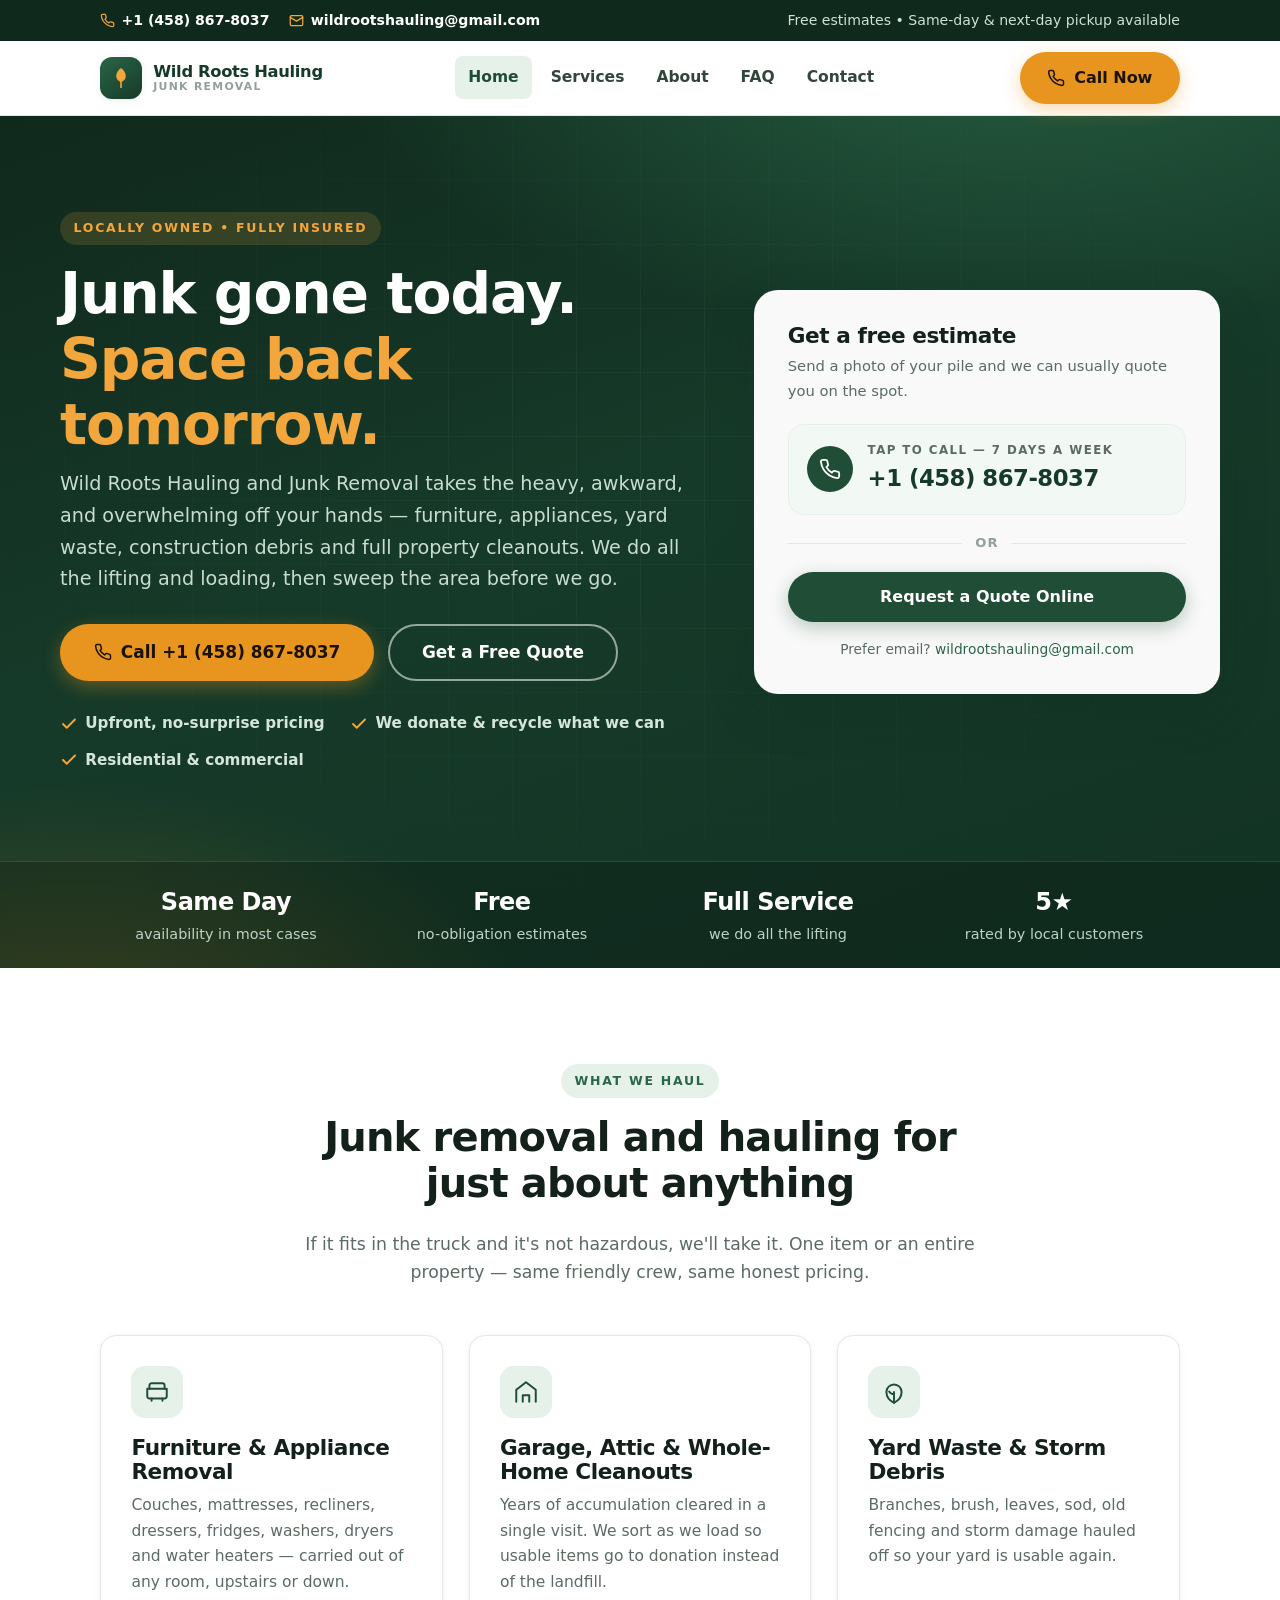
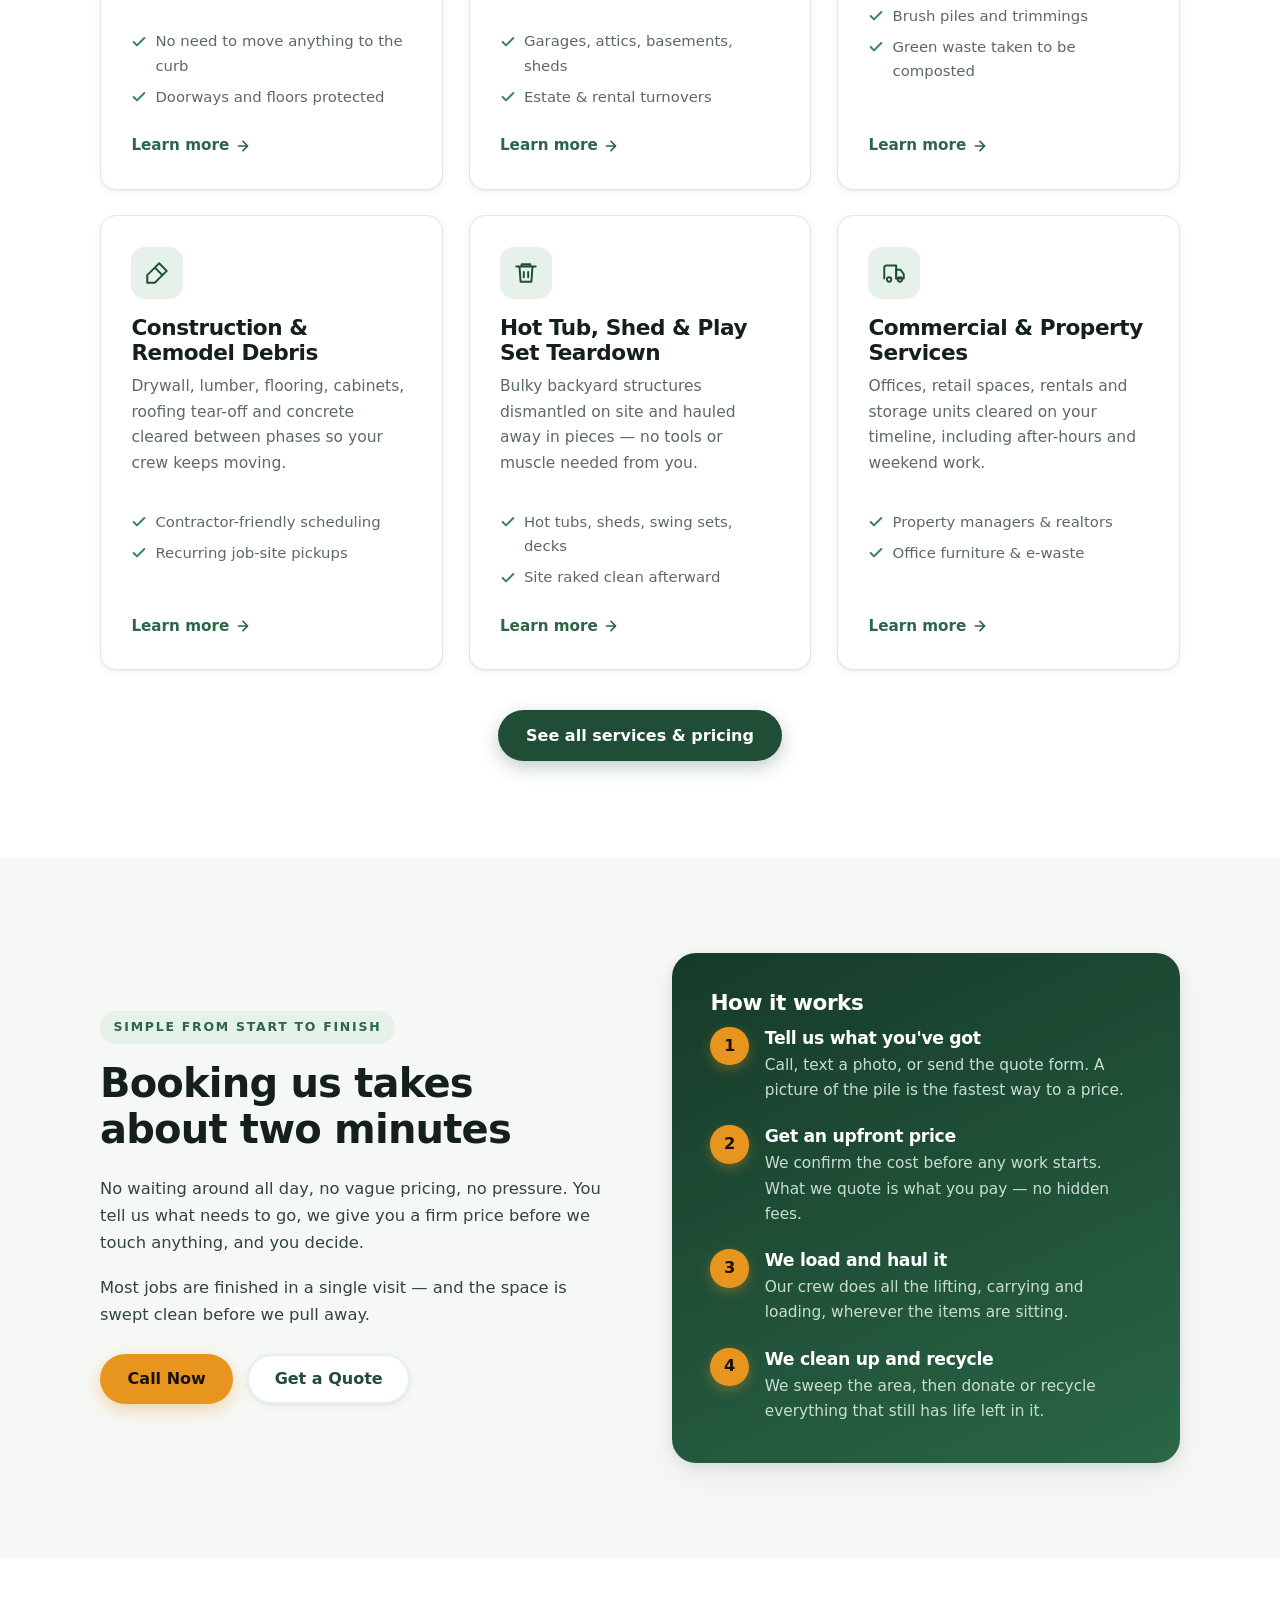
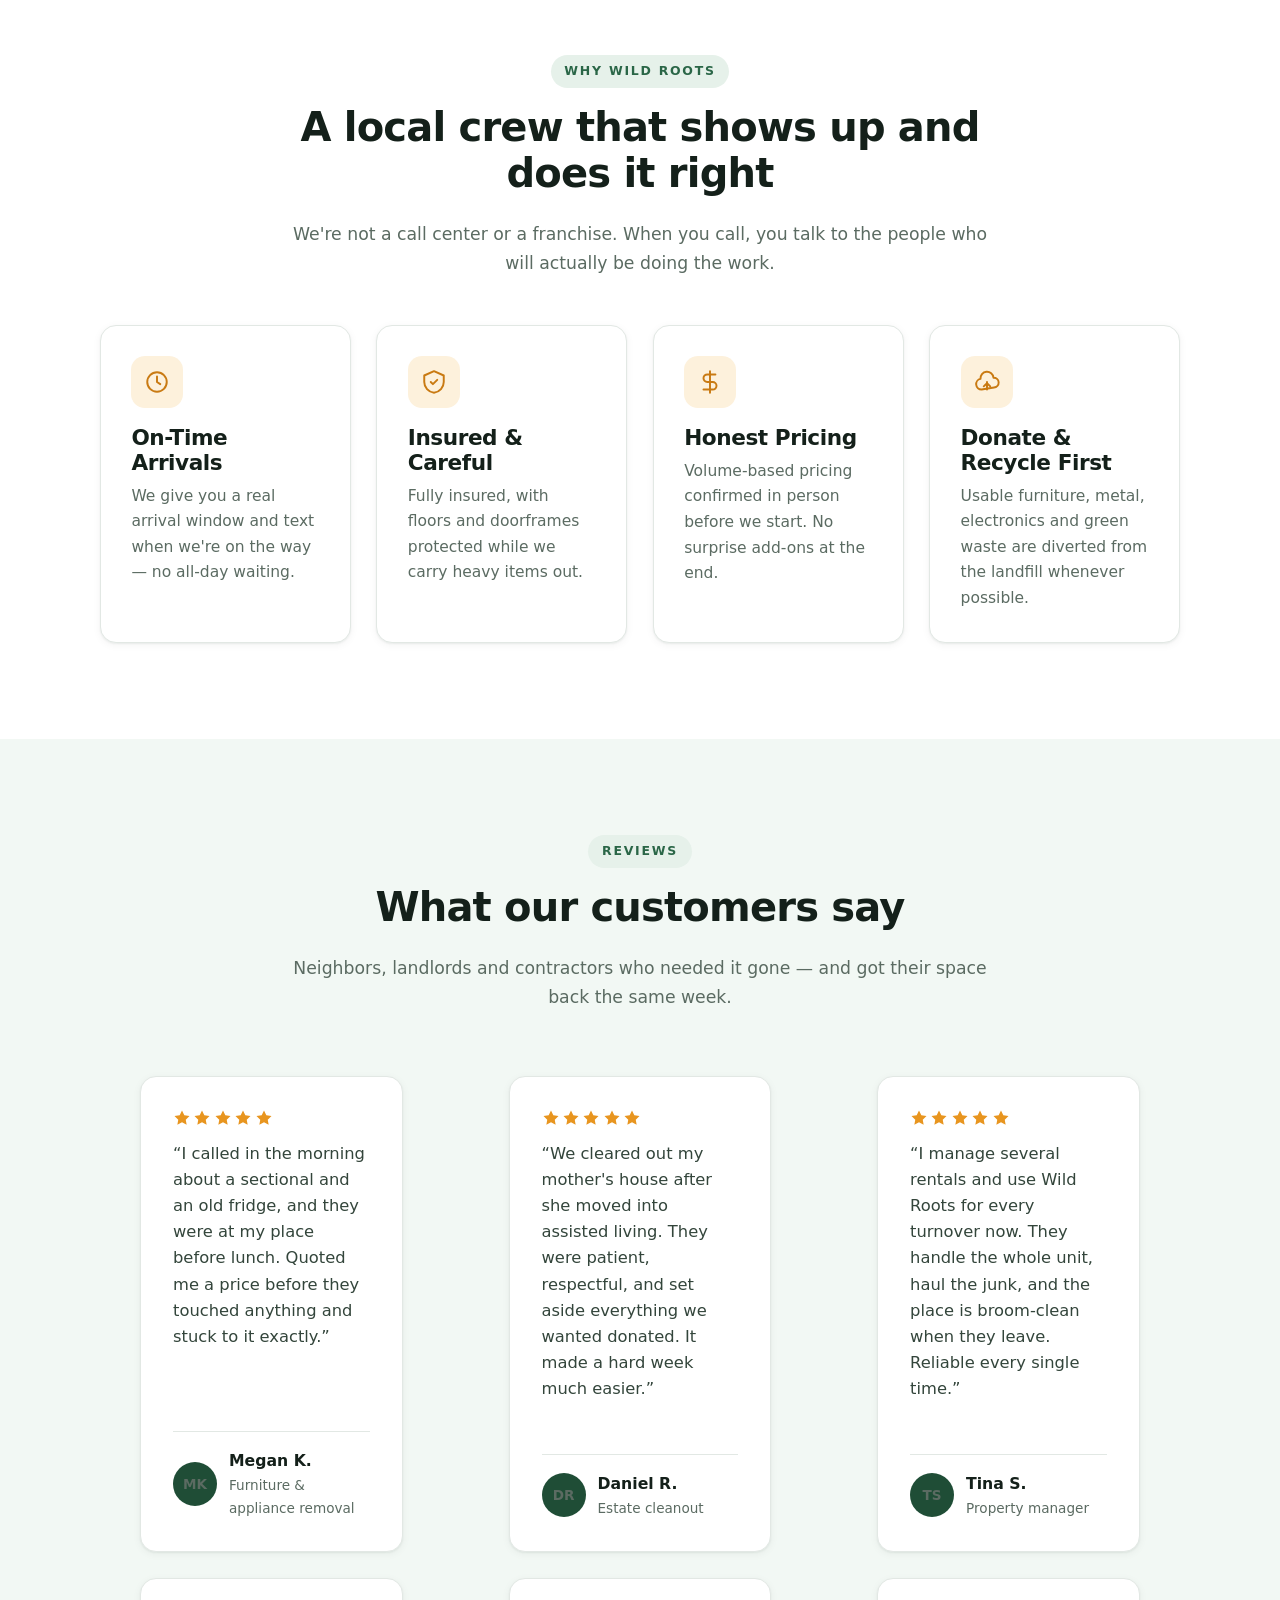
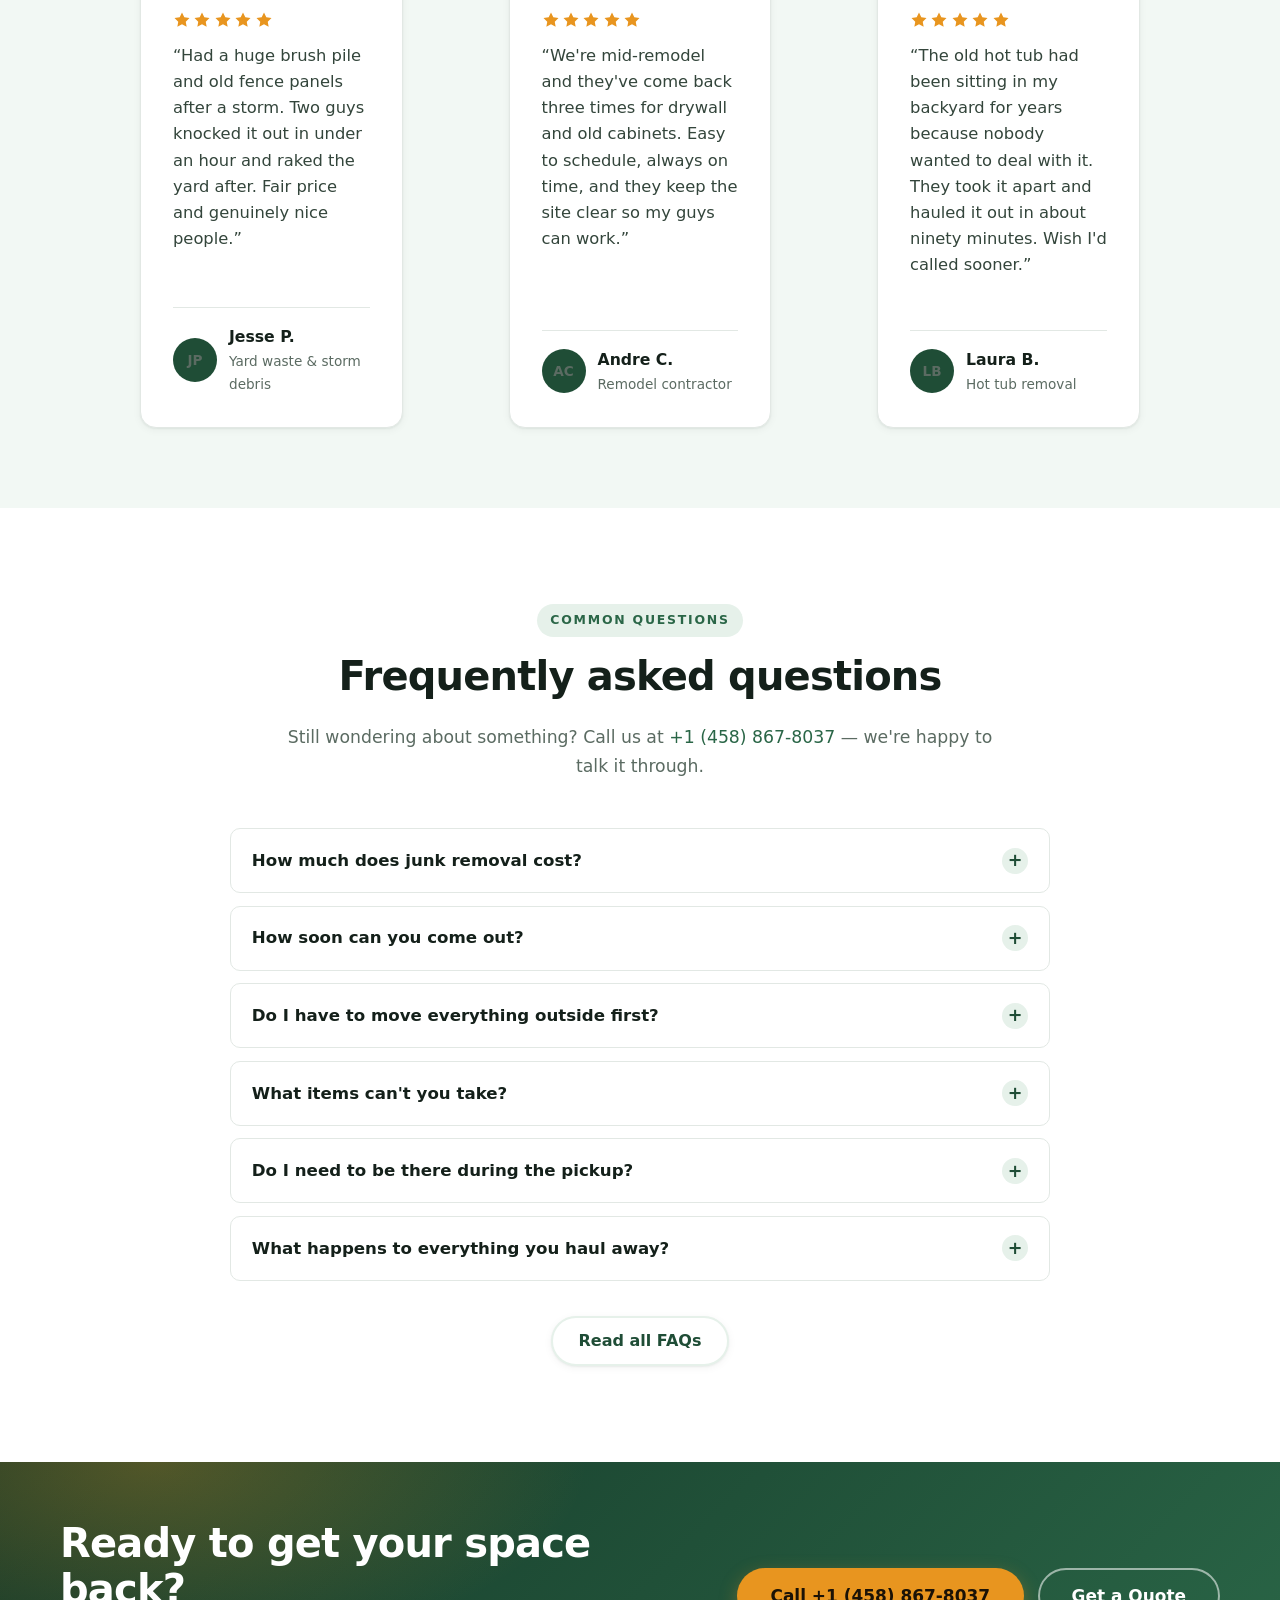
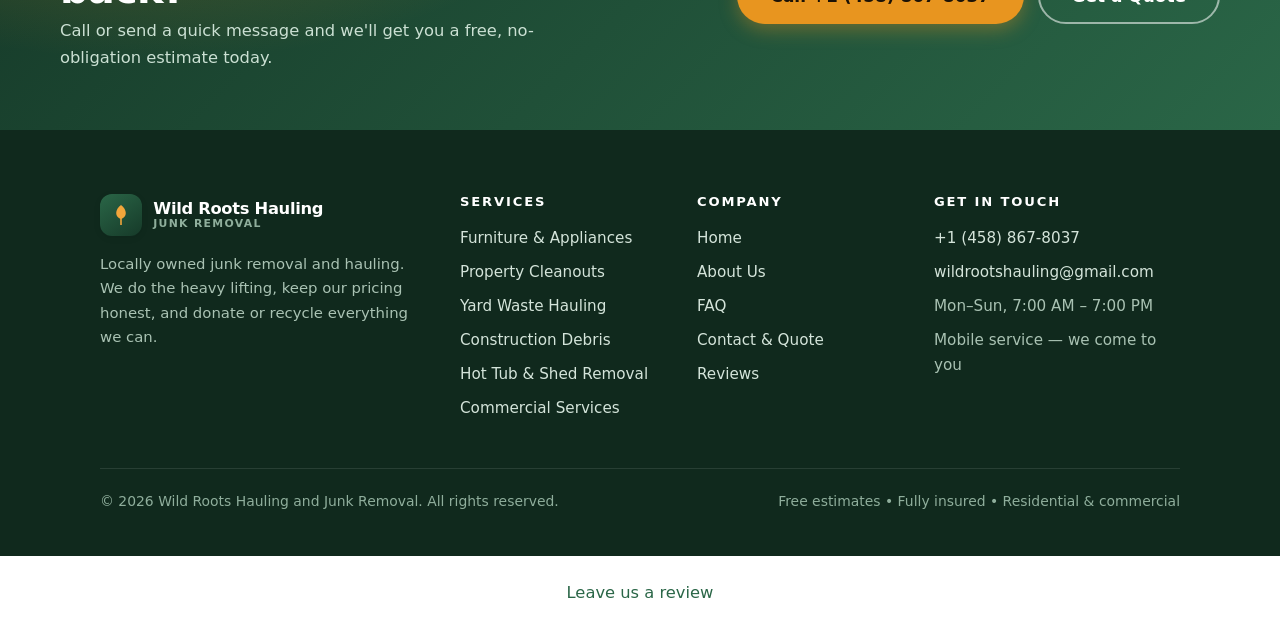
==== commit 0c16f144: "feat: add review page link" ====
--- a/index.html
+++ b/index.html
@@ -663,5 +663,10 @@
 </div>
 
 <script src="assets/js/main.js"></script>
+<script src="https://vision.leadrai.com/widget/loader.js" data-lv-widget data-kind="voice" data-widget="aeaa03c0-1353-4eb2-8d41-741c11ceef56" async></script>
+<script src="https://vision.leadrai.com/widget/loader.js" data-lv-widget data-kind="chatbot" data-widget="d4c4fb35-3e98-410d-938d-77ced42e99c8" async></script>
+<script defer src="https://static.cloudflareinsights.com/beacon.min.js" data-cf-beacon='{"token": "0a932598fc5b4cc9baf156d875620bd1"}'></script>
+<script defer data-lv-track src="https://vision.leadrai.com/api/forms/a0a587b54f7e8cadafac1d1f9f7c9493/t.js"></script>
+<p data-lv-review="1" style="text-align:center;margin:24px 0"><a href="/review">Leave us a review</a></p>
 </body>
 </html>
